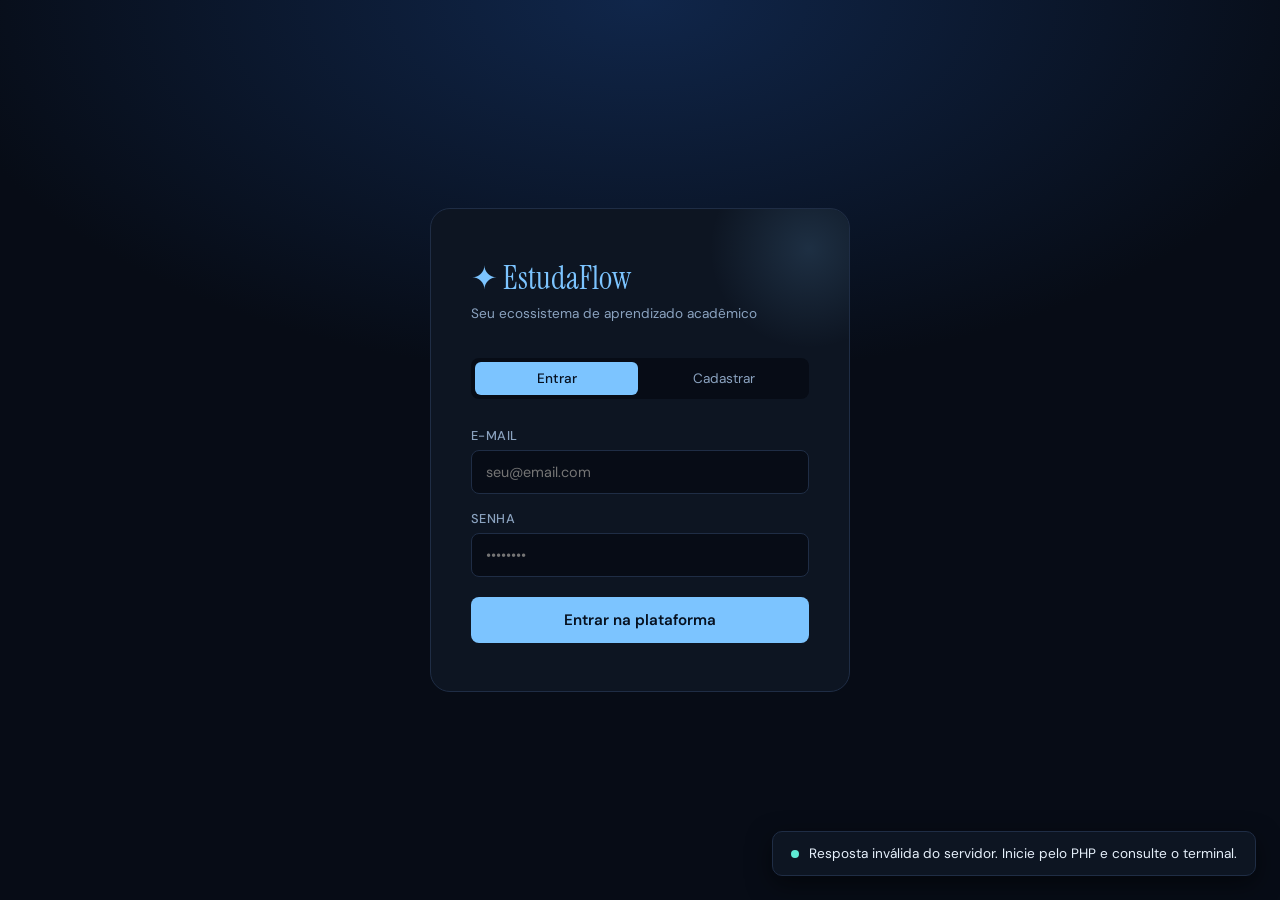
==== estudaflow-php/public/index.html @ 47dc763b "primeiro commit" ====
<!DOCTYPE html>
<html lang="pt-BR">
<head>
<meta charset="UTF-8">
<meta name="viewport" content="width=device-width, initial-scale=1.0">
<title>EstudaFlow — Gestão Acadêmica</title>
<link href="https://fonts.googleapis.com/css2?family=Instrument+Serif:ital@0;1&family=DM+Sans:wght@300;400;500;600&display=swap" rel="stylesheet">
<link rel="stylesheet" href="css/style.css">
</head>
<body>

<!-- ÍCONES (sprite SVG minimalista). Uso: <svg class="icon"><use href="#i-nome"/></svg> -->
<svg xmlns="http://www.w3.org/2000/svg" width="0" height="0" style="position:absolute" aria-hidden="true">
  <symbol id="i-grid" viewBox="0 0 24 24"><rect x="3" y="3" width="7" height="7" rx="1"/><rect x="14" y="3" width="7" height="7" rx="1"/><rect x="14" y="14" width="7" height="7" rx="1"/><rect x="3" y="14" width="7" height="7" rx="1"/></symbol>
  <symbol id="i-pencil" viewBox="0 0 24 24"><path d="M12 20h9"/><path d="M16.5 3.5a2.12 2.12 0 0 1 3 3L7 19l-4 1 1-4Z"/></symbol>
  <symbol id="i-target" viewBox="0 0 24 24"><circle cx="12" cy="12" r="10"/><circle cx="12" cy="12" r="6"/><circle cx="12" cy="12" r="2"/></symbol>
  <symbol id="i-calendar" viewBox="0 0 24 24"><rect x="3" y="4" width="18" height="18" rx="2"/><path d="M16 2v4M8 2v4M3 10h18"/></symbol>
  <symbol id="i-folder" viewBox="0 0 24 24"><path d="M20 20a2 2 0 0 0 2-2V8a2 2 0 0 0-2-2h-7.9a2 2 0 0 1-1.69-.9L9.6 3.9A2 2 0 0 0 7.93 3H4a2 2 0 0 0-2 2v13a2 2 0 0 0 2 2Z"/></symbol>
  <symbol id="i-book" viewBox="0 0 24 24"><path d="M4 19.5v-15A2.5 2.5 0 0 1 6.5 2H20v20H6.5a2.5 2.5 0 0 1 0-5H20"/></symbol>
  <symbol id="i-file" viewBox="0 0 24 24"><path d="M14.5 2H6a2 2 0 0 0-2 2v16a2 2 0 0 0 2 2h12a2 2 0 0 0 2-2V7.5L14.5 2z"/><polyline points="14 2 14 8 20 8"/><line x1="16" y1="13" x2="8" y2="13"/><line x1="16" y1="17" x2="8" y2="17"/></symbol>
  <symbol id="i-network" viewBox="0 0 24 24"><rect x="16" y="16" width="6" height="6" rx="1"/><rect x="2" y="16" width="6" height="6" rx="1"/><rect x="9" y="2" width="6" height="6" rx="1"/><path d="M5 16v-3a1 1 0 0 1 1-1h12a1 1 0 0 1 1 1v3"/><path d="M12 12V8"/></symbol>
  <symbol id="i-table" viewBox="0 0 24 24"><rect x="3" y="3" width="18" height="18" rx="2"/><path d="M3 9h18M3 15h18M9 3v18"/></symbol>
  <symbol id="i-text" viewBox="0 0 24 24"><path d="M17 10H3M21 6H3M21 14H3M17 18H3"/></symbol>
  <symbol id="i-presentation" viewBox="0 0 24 24"><path d="M2 3h20"/><path d="M21 3v11a2 2 0 0 1-2 2H5a2 2 0 0 1-2-2V3"/><path d="m7 21 5-5 5 5"/></symbol>
  <symbol id="i-zap" viewBox="0 0 24 24"><polygon points="13 2 3 14 12 14 11 22 21 10 12 10 13 2"/></symbol>
</svg>

<!-- AUTH SCREEN -->
<div id="auth-screen">
  <div class="auth-card">
    <div class="auth-logo">✦ EstudaFlow</div>
    <div class="auth-tagline">Seu ecossistema de aprendizado acadêmico</div>
    <div class="auth-tabs">
      <div class="auth-tab active" onclick="switchAuthTab('login')">Entrar</div>
      <div class="auth-tab" onclick="switchAuthTab('register')">Cadastrar</div>
    </div>
    <div id="login-form">
      <div class="form-group"><label>E-mail</label><input type="email" id="login-email" placeholder="seu@email.com" /></div>
      <div class="form-group"><label>Senha</label><input type="password" id="login-pass" placeholder="••••••••" /></div>
      <button class="btn-primary" onclick="doLogin()">Entrar na plataforma</button>
    </div>
    <div id="register-form" style="display:none">
      <div class="form-group"><label>Nome completo</label><input type="text" id="reg-name" placeholder="Seu nome" /></div>
      <div class="form-group"><label>E-mail</label><input type="email" id="reg-email" placeholder="seu@email.com" /></div>
      <div class="form-group"><label>Curso</label><input type="text" id="reg-curso" placeholder="Ex: Ciência da Computação" /></div>
      <div class="form-group"><label>Senha</label><input type="password" id="reg-pass" placeholder="Min. 6 caracteres" /></div>
      <button class="btn-primary" onclick="doRegister()">Criar conta gratuita</button>
    </div>
  </div>
</div>

<!-- MAIN APP -->
<div id="app">
  <div class="sidebar">
    <div class="sidebar-logo">
      <span>✦ EstudaFlow</span>
      <small>Plataforma Acadêmica</small>
    </div>
    <nav class="sidebar-nav">
      <div class="nav-item active" onclick="goPage('dashboard')"><span class="nav-icon"><svg class="icon"><use href="#i-grid"/></svg></span> Dashboard</div>
      <div class="nav-item" onclick="goPage('ferramentas')"><span class="nav-icon"><svg class="icon"><use href="#i-pencil"/></svg></span> Criar Conteúdo</div>
      <div class="nav-item" onclick="goPage('metas')"><span class="nav-icon"><svg class="icon"><use href="#i-target"/></svg></span> Metas</div>
      <div class="nav-item" onclick="goPage('cronograma')"><span class="nav-icon"><svg class="icon"><use href="#i-calendar"/></svg></span> Cronograma</div>
      <div class="nav-item" onclick="goPage('arquivos')"><span class="nav-icon"><svg class="icon"><use href="#i-folder"/></svg></span> Arquivos</div>
      <div class="nav-item" onclick="goPage('biblioteca')"><span class="nav-icon"><svg class="icon"><use href="#i-book"/></svg></span> Biblioteca</div>
    </nav>
    <div class="sidebar-footer">
      <div class="user-chip" onclick="doLogout()">
        <div class="avatar" id="sidebar-avatar">A</div>
        <div>
          <div class="user-name" id="sidebar-name">Estudante</div>
          <div class="user-role">Sair da conta</div>
        </div>
      </div>
    </div>
  </div>

  <main class="main">

    <!-- DASHBOARD -->
    <div class="page active" id="page-dashboard">
      <div class="page-header">
        <div class="page-title">Olá, <span id="dash-name">Estudante</span></div>
        <div class="page-sub">Aqui está um resumo do seu progresso hoje</div>
      </div>
      <div class="grid-4" style="margin-bottom:20px">
        <div class="stat-card blue"><div class="stat-icon"><svg class="icon"><use href="#i-file"/></svg></div><div class="stat-value" id="dash-docs">0</div><div class="stat-label">Documentos criados</div></div>
        <div class="stat-card purple"><div class="stat-icon"><svg class="icon"><use href="#i-target"/></svg></div><div class="stat-value" id="dash-metas">0/0</div><div class="stat-label">Metas concluídas</div></div>
        <div class="stat-card green"><div class="stat-icon"><svg class="icon"><use href="#i-calendar"/></svg></div><div class="stat-value" id="dash-eventos">0</div><div class="stat-label">Eventos esta semana</div></div>
        <div class="stat-card yellow"><div class="stat-icon"><svg class="icon"><use href="#i-book"/></svg></div><div class="stat-value" id="dash-livros">0</div><div class="stat-label">Livros na biblioteca</div></div>
      </div>
      <div class="grid-2">
        <div class="card">
          <div class="section-title">Progresso das Metas</div>
          <div id="dash-progress"></div>
        </div>
        <div class="card">
          <div class="section-title">Atividade Recente</div>
          <div id="dash-activity"></div>
        </div>
      </div>
      <div class="card mt-16">
        <div class="section-title" style="margin-bottom:16px">Acesso Rápido</div>
        <div class="flex gap-8" style="flex-wrap:wrap">
          <button class="btn-sm" onclick="goPage('ferramentas')"><svg class="icon"><use href="#i-pencil"/></svg>Novo documento</button>
          <button class="btn-sm" onclick="openModal('modal-meta')"><svg class="icon"><use href="#i-target"/></svg>Nova meta</button>
          <button class="btn-sm" onclick="openModal('modal-evento')"><svg class="icon"><use href="#i-calendar"/></svg>Novo evento</button>
          <button class="btn-sm" onclick="goPage('biblioteca')"><svg class="icon"><use href="#i-book"/></svg>Explorar biblioteca</button>
        </div>
      </div>
    </div>

    <!-- FERRAMENTAS -->
    <div class="page" id="page-ferramentas">
      <div class="page-header">
        <div class="page-title">Criar Conteúdo</div>
        <div class="page-sub">Selecione o tipo de material que deseja criar</div>
      </div>
      <div class="grid-4">
        <div class="tool-card" onclick="openTool('mapa')">
          <div class="tool-icon"><svg class="icon"><use href="#i-network"/></svg></div>
          <div class="tool-name">Mapa Mental</div>
          <div class="tool-desc">Organize ideias visualmente com nós e conexões</div>
        </div>
        <div class="tool-card" onclick="openTool('planilha')">
          <div class="tool-icon"><svg class="icon"><use href="#i-table"/></svg></div>
          <div class="tool-name">Planilha</div>
          <div class="tool-desc">Tabelas, notas e cálculos organizados</div>
        </div>
        <div class="tool-card" onclick="openTool('documento')">
          <div class="tool-icon"><svg class="icon"><use href="#i-text"/></svg></div>
          <div class="tool-name">Documento</div>
          <div class="tool-desc">Escreva relatórios, resumos e anotações</div>
        </div>
        <div class="tool-card" onclick="openTool('apresentacao')">
          <div class="tool-icon"><svg class="icon"><use href="#i-presentation"/></svg></div>
          <div class="tool-name">Apresentação</div>
          <div class="tool-desc">Crie slides e apresentações acadêmicas</div>
        </div>
      </div>
      <div id="tool-area" style="margin-top:24px"></div>
    </div>

    <!-- METAS -->
    <div class="page" id="page-metas">
      <div class="page-header flex-center" style="justify-content:space-between">
        <div>
          <div class="page-title">Metas de Estudo</div>
          <div class="page-sub">Acompanhe seus objetivos acadêmicos</div>
        </div>
        <button class="btn-add" onclick="openModal('modal-meta')">+ Nova Meta</button>
      </div>
      <div class="flex gap-8" style="margin-bottom:20px">
        <button class="mm-btn active" onclick="filterMetas('todas',this)">Todas</button>
        <button class="mm-btn" onclick="filterMetas('pendente',this)">Pendentes</button>
        <button class="mm-btn" onclick="filterMetas('concluida',this)">Concluídas</button>
        <button class="mm-btn" onclick="filterMetas('urgente',this)">Urgentes</button>
      </div>
      <div id="metas-list"></div>
    </div>

    <!-- CRONOGRAMA -->
    <div class="page" id="page-cronograma">
      <div class="page-header flex-center" style="justify-content:space-between">
        <div>
          <div class="page-title">Cronograma Semanal</div>
          <div class="page-sub">Semana de <span id="semana-label">—</span></div>
        </div>
        <div class="flex gap-8">
          <button class="btn-sm" onclick="semanaNav(-1)">← Anterior</button>
          <button class="btn-sm" onclick="semanaNav(0)">Hoje</button>
          <button class="btn-sm" onclick="semanaNav(1)">Próxima →</button>
          <button class="btn-add" onclick="openModal('modal-evento')">+ Evento</button>
        </div>
      </div>
      <div class="week-grid" id="week-grid"></div>
      <div id="cron-empty" class="empty-state" style="display:none"><div class="empty-icon"><svg class="icon"><use href="#i-calendar"/></svg></div><div>Nenhum evento no cronograma</div><button class="btn-sm" onclick="openModal('modal-evento')">Adicionar primeiro evento</button></div>
    </div>

    <!-- ARQUIVOS -->
    <div class="page" id="page-arquivos">
      <div class="page-header">
        <div class="page-title">Gestão de Arquivos</div>
        <div class="page-sub">Todos os seus materiais em um só lugar</div>
      </div>
      <div style="margin-bottom:20px">
        <div class="section-title">Pastas</div>
        <div class="folder-row"><svg class="icon"><use href="#i-folder"/></svg><span style="font-size:.88rem;font-weight:500">Mapas Mentais</span><span id="folder-mapa" style="margin-left:auto;font-size:.78rem;color:var(--text3)">0 itens</span></div>
        <div class="folder-row"><svg class="icon"><use href="#i-folder"/></svg><span style="font-size:.88rem;font-weight:500">Documentos</span><span id="folder-documento" style="margin-left:auto;font-size:.78rem;color:var(--text3)">0 itens</span></div>
        <div class="folder-row"><svg class="icon"><use href="#i-folder"/></svg><span style="font-size:.88rem;font-weight:500">Planilhas</span><span id="folder-planilha" style="margin-left:auto;font-size:.78rem;color:var(--text3)">0 itens</span></div>
        <div class="folder-row"><svg class="icon"><use href="#i-folder"/></svg><span style="font-size:.88rem;font-weight:500">Apresentações</span><span id="folder-apresentacao" style="margin-left:auto;font-size:.78rem;color:var(--text3)">0 itens</span></div>
      </div>
      <div>
        <div class="section-title">Arquivos Recentes</div>
        <div class="file-grid" id="files-grid"></div>
      </div>
    </div>

    <!-- BIBLIOTECA -->
    <div class="page" id="page-biblioteca">
      <div class="page-header">
        <div class="page-title">Biblioteca Virtual</div>
        <div class="page-sub">Explore e pesquise materiais acadêmicos <span class="coming-soon"><svg class="icon"><use href="#i-zap"/></svg> Em expansão</span></div>
      </div>
      <div class="search-bar">
        <input class="search-input" id="bib-search" placeholder="Pesquisar livros, apostilas, artigos..." onkeydown="if(event.key==='Enter')buscarLivros()" />
        <button class="btn-search" onclick="buscarLivros()">Buscar</button>
      </div>
      <div class="flex gap-8" style="margin-bottom:20px;flex-wrap:wrap">
        <button class="mm-btn active" onclick="filterBib('todos',this)">Todos</button>
        <button class="mm-btn" onclick="filterBib('matematica',this)">Matemática</button>
        <button class="mm-btn" onclick="filterBib('computacao',this)">Computação</button>
        <button class="mm-btn" onclick="filterBib('fisica',this)">Física</button>
        <button class="mm-btn" onclick="filterBib('linguagens',this)">Linguagens</button>
      </div>
      <div class="flex gap-8" style="margin-bottom:16px"><button class="btn-add" onclick="openModal('modal-livro')">+ Cadastrar livro</button><button class="btn-sm" onclick="filterBib('lista',this)">Minha lista de leitura</button></div>
      <div id="books-list"></div>
    </div>

  </main>
</div>

<!-- MODALS -->
<div class="modal-overlay" id="modal-meta">
  <div class="modal">
    <div class="modal-header">
      <div class="modal-title">Nova Meta</div>
      <button class="modal-close" onclick="closeModal('modal-meta')">✕</button>
    </div>
    <div class="form-group"><label>Nome da Meta</label><input type="text" id="meta-nome" placeholder="Ex: Estudar Cálculo III" /></div>
    <div class="form-group"><label>Disciplina / Área</label><input type="text" id="meta-disciplina" placeholder="Ex: Matemática" /></div>
    <div class="form-group"><label>Prazo</label><input type="date" id="meta-prazo" /></div>
    <div class="form-group"><label>Prioridade</label>
      <select id="meta-prioridade"><option value="normal">Normal</option><option value="urgente">Urgente</option><option value="baixa">Baixa</option></select>
    </div>
    <button class="btn-primary" onclick="addMeta()">Criar Meta</button>
  </div>
</div>

<div class="modal-overlay" id="modal-evento">
  <div class="modal">
    <div class="modal-header">
      <div class="modal-title">Novo Evento</div>
      <button class="modal-close" onclick="closeModal('modal-evento')">✕</button>
    </div>
    <div class="form-group"><label>Título</label><input type="text" id="ev-titulo" placeholder="Ex: Prova de Algoritmos" /></div>
    <div class="form-group"><label>Data</label><input type="date" id="ev-data" /></div>
    <div class="form-group"><label>Horário</label><input type="time" id="ev-hora" /></div>
    <div class="form-group"><label>Tipo</label>
      <select id="ev-tipo"><option value="blue">Aula</option><option value="purple">Prova</option><option value="green">Entrega</option><option value="yellow">Estudo</option></select>
    </div>
    <button class="btn-primary" onclick="addEvento()">Adicionar ao Cronograma</button>
  </div>
</div>

<div class="modal-overlay" id="modal-tool">
  <div class="modal" style="width:700px;max-width:95vw">
    <div class="modal-header">
      <div class="modal-title" id="tool-modal-title">Ferramenta</div>
      <button class="modal-close" onclick="closeModal('modal-tool')">✕</button>
    </div>
    <div id="tool-modal-body"></div>
  </div>
</div>

<div class="modal-overlay" id="modal-livro"><div class="modal">
  <div class="modal-header"><div class="modal-title">Cadastrar livro no catálogo compartilhado</div><button class="modal-close" onclick="closeModal('modal-livro')">Fechar</button></div>
  <div class="form-group"><label>Título</label><input id="livro-titulo" maxlength="200"></div>
  <div class="form-group"><label>Autor</label><input id="livro-autor" maxlength="200"></div>
  <div class="form-group"><label>Área</label><select id="livro-area"><option value="matematica">Matemática</option><option value="computacao">Computação</option><option value="fisica">Física</option><option value="linguagens">Linguagens</option></select></div>
  <div class="form-group"><label>Tags separadas por vírgula</label><input id="livro-tags" placeholder="programação, algoritmos"></div>
  <button class="btn-primary" onclick="addBook()">Salvar no catálogo</button>
</div></div>
<div class="toast" id="toast"><div class="toast-dot"></div><span id="toast-msg">Salvo!</span></div>

<!-- SCRIPTS (ordem importa: state primeiro, main por último; animations.js depois de tudo) -->
<script src="js/state.js"></script>
<script src="js/navigation.js"></script>
<script src="js/api.js"></script>
<script src="js/auth.js"></script>
<script src="js/tools.js"></script>
<script src="js/mindmap.js"></script>
<script src="js/planilha.js"></script>
<script src="js/apresentacao.js"></script>
<script src="js/metas.js"></script>
<script src="js/cronograma.js"></script>
<script src="js/arquivos.js"></script>
<script src="js/biblioteca.js"></script>
<script src="js/dashboard.js"></script>
<script src="js/integration.js"></script>
<script src="js/main.js"></script>
<script src="js/animations.js"></script>
</body>
</html>
---- estudaflow-php/public/css/style.css ----
:root {
  --bg: #070c16;
  --surface: #0d1522;
  --surface2: #131e30;
  --border: #1f2d45;
  --accent: #7cc4ff;      /* azul claro */
  --accent2: #4a9be0;     /* azul médio */
  --accent3: #5eead4;     /* turquesa (sucesso) */
  --accent4: #f59e0b;     /* âmbar (alerta) */
  --on-accent: #06101f;   /* texto sobre fundo azul claro */
  --text: #e6f0fb;
  --text2: #8ba3c0;
  --text3: #546a88;
  --danger: #f87171;
  --r: 12px;
}
* { box-sizing: border-box; margin: 0; padding: 0; }
body { font-family: 'DM Sans', sans-serif; background: var(--bg); color: var(--text); min-height: 100vh; overflow-x: hidden; }

/* ÍCONES MINIMALISTAS (SVG de traço, herdam a cor do texto) */
.icon { width: 1em; height: 1em; stroke: currentColor; fill: none; stroke-width: 1.75; stroke-linecap: round; stroke-linejoin: round; vertical-align: -0.125em; }
.nav-icon .icon { width: 18px; height: 18px; }
.stat-icon .icon { width: 24px; height: 24px; color: var(--accent); }
.tool-icon .icon { width: 24px; height: 24px; }
.file-icon-big .icon { width: 28px; height: 28px; color: var(--accent); }
.empty-icon .icon { width: 28px; height: 28px; }

/* Emojis que o JS ainda gera (arquivos, livros, atividades) ficam em cinza até trocarmos por SVG */
.file-icon-big, .book-cover, .empty-icon, .activity-text, .meta-name, .meta-detail, .book-title {
  filter: grayscale(1);
}

/* AUTH */
#auth-screen {
  min-height: 100vh; display: flex; align-items: center; justify-content: center;
  background: radial-gradient(ellipse 80% 60% at 50% 0%, #10264a 0%, var(--bg) 70%);
}
.auth-card {
  width: 420px; background: var(--surface); border: 1px solid var(--border);
  border-radius: 20px; padding: 48px 40px; position: relative; overflow: hidden;
}
.auth-card::before {
  content: ''; position: absolute; top: -60px; right: -60px;
  width: 200px; height: 200px; border-radius: 50%;
  background: radial-gradient(circle, rgba(124,196,255,0.15) 0%, transparent 70%);
}
.auth-logo { font-family: 'Instrument Serif', serif; font-size: 2rem; color: var(--accent); margin-bottom: 6px; }
.auth-tagline { color: var(--text2); font-size: .85rem; margin-bottom: 36px; }
.auth-tabs { display: flex; gap: 4px; background: var(--bg); border-radius: 8px; padding: 4px; margin-bottom: 28px; }
.auth-tab { flex: 1; padding: 8px; text-align: center; border-radius: 6px; cursor: pointer; font-size: .85rem; color: var(--text2); transition: all .2s; }
.auth-tab.active { background: var(--accent); color: var(--on-accent); font-weight: 500; }
.form-group { margin-bottom: 16px; }
.form-group label { display: block; font-size: .8rem; color: var(--text2); margin-bottom: 6px; font-weight: 500; letter-spacing: .03em; text-transform: uppercase; }
.form-group input {
  width: 100%; background: var(--bg); border: 1px solid var(--border); border-radius: 8px;
  padding: 12px 14px; color: var(--text); font-family: 'DM Sans', sans-serif; font-size: .9rem;
  transition: border-color .2s; outline: none;
}
.form-group input:focus { border-color: var(--accent); }
.btn-primary {
  width: 100%; padding: 13px; background: var(--accent); color: var(--on-accent); border: none;
  border-radius: 8px; font-family: 'DM Sans', sans-serif; font-size: .95rem; font-weight: 600;
  cursor: pointer; transition: opacity .2s; margin-top: 4px;
}
.btn-primary:hover { opacity: .88; }

/* MAIN APP */
#app { display: none; min-height: 100vh; }

/* SIDEBAR */
.sidebar {
  position: fixed; left: 0; top: 0; bottom: 0; width: 230px;
  background: var(--surface); border-right: 1px solid var(--border);
  display: flex; flex-direction: column; z-index: 100;
}
.sidebar-logo { padding: 24px 20px 20px; border-bottom: 1px solid var(--border); }
.sidebar-logo span { font-family: 'Instrument Serif', serif; font-size: 1.5rem; color: var(--accent); }
.sidebar-logo small { display: block; font-size: .7rem; color: var(--text3); margin-top: 2px; }
.sidebar-nav { flex: 1; padding: 16px 12px; display: flex; flex-direction: column; gap: 2px; }
.nav-item {
  display: flex; align-items: center; gap: 11px; padding: 10px 12px;
  border-radius: 8px; cursor: pointer; color: var(--text2); font-size: .88rem;
  transition: all .15s; user-select: none;
}
.nav-item:hover { background: var(--surface2); color: var(--text); }
.nav-item.active { background: rgba(124,196,255,.14); color: var(--accent); font-weight: 500; }
.nav-icon { font-size: 1.1rem; width: 20px; text-align: center; display: flex; align-items: center; justify-content: center; }
.sidebar-footer { padding: 16px 12px; border-top: 1px solid var(--border); }
.user-chip {
  display: flex; align-items: center; gap: 10px; padding: 10px 12px;
  border-radius: 8px; cursor: pointer; transition: background .15s;
}
.user-chip:hover { background: var(--surface2); }
.avatar { width: 32px; height: 32px; border-radius: 50%; background: linear-gradient(135deg, var(--accent), var(--accent2)); display: flex; align-items: center; justify-content: center; font-size: .85rem; font-weight: 600; color: var(--on-accent); flex-shrink: 0; }
.user-name { font-size: .85rem; font-weight: 500; }
.user-role { font-size: .72rem; color: var(--text3); }

/* MAIN CONTENT */
.main { margin-left: 230px; padding: 32px; min-height: 100vh; }
.page { display: none; }
.page.active { display: block; }
.page-header { margin-bottom: 28px; }
.page-title { font-family: 'Instrument Serif', serif; font-size: 1.9rem; }
.page-sub { color: var(--text2); font-size: .88rem; margin-top: 4px; }

/* CARDS */
.card { background: var(--surface); border: 1px solid var(--border); border-radius: var(--r); padding: 20px; }
.grid-2 { display: grid; grid-template-columns: 1fr 1fr; gap: 16px; }
.grid-3 { display: grid; grid-template-columns: repeat(3,1fr); gap: 16px; }
.grid-4 { display: grid; grid-template-columns: repeat(4,1fr); gap: 14px; }

/* DASHBOARD */
.stat-card { background: var(--surface); border: 1px solid var(--border); border-radius: var(--r); padding: 20px; position: relative; overflow: hidden; }
.stat-card .stat-icon { font-size: 1.6rem; margin-bottom: 12px; }
.stat-card .stat-value { font-size: 1.8rem; font-weight: 600; font-family: 'Instrument Serif', serif; }
.stat-card .stat-label { color: var(--text2); font-size: .8rem; margin-top: 2px; }
.stat-card::after { content: ''; position: absolute; bottom: -20px; right: -20px; width: 80px; height: 80px; border-radius: 50%; opacity: .08; }
.stat-card.blue::after { background: var(--accent); }
.stat-card.purple::after { background: var(--accent2); }
.stat-card.green::after { background: var(--accent3); }
.stat-card.yellow::after { background: var(--accent4); }

.progress-bar { height: 6px; background: var(--border); border-radius: 3px; overflow: hidden; margin-top: 6px; }
.progress-fill { height: 100%; border-radius: 3px; background: var(--accent); transition: width .5s ease; }

.activity-item { display: flex; align-items: center; gap: 12px; padding: 10px 0; border-bottom: 1px solid var(--border); }
.activity-item:last-child { border-bottom: none; }
.activity-dot { width: 8px; height: 8px; border-radius: 50%; flex-shrink: 0; }
.activity-text { font-size: .85rem; flex: 1; }
.activity-time { font-size: .75rem; color: var(--text3); }

/* TOOLS GRID */
.tool-card {
  background: var(--surface); border: 1px solid var(--border); border-radius: var(--r);
  padding: 24px 20px; cursor: pointer; transition: all .2s; text-align: center;
  display: flex; flex-direction: column; align-items: center; gap: 12px;
}
.tool-card:hover { border-color: var(--accent); transform: translateY(-2px); box-shadow: 0 8px 24px rgba(124,196,255,.1); }
.tool-icon { font-size: 2rem; width: 52px; height: 52px; border-radius: 12px; display: flex; align-items: center; justify-content: center; color: var(--accent); background: var(--surface2); }
.tool-name { font-weight: 500; font-size: .9rem; }
.tool-desc { font-size: .78rem; color: var(--text2); line-height: 1.4; }

/* MODAL */
.modal-overlay {
  position: fixed; inset: 0; background: rgba(2,6,14,.75); z-index: 200;
  display: flex; align-items: center; justify-content: center; opacity: 0;
  pointer-events: none; transition: opacity .2s; backdrop-filter: blur(4px);
}
.modal-overlay.open { opacity: 1; pointer-events: all; }
.modal {
  background: var(--surface); border: 1px solid var(--border); border-radius: 16px;
  width: 560px; max-height: 85vh; overflow-y: auto; padding: 28px;
  opacity: 0; transform: translateY(14px) scale(.97);
  transition: transform .3s cubic-bezier(.2,.7,.2,1), opacity .2s;
}
.modal-overlay.open .modal { opacity: 1; transform: none; }
.modal-header { display: flex; justify-content: space-between; align-items: center; margin-bottom: 20px; }
.modal-title { font-family: 'Instrument Serif', serif; font-size: 1.4rem; }
.modal-close { width: 30px; height: 30px; border-radius: 6px; background: var(--surface2); border: none; color: var(--text2); cursor: pointer; font-size: 1rem; display: flex; align-items: center; justify-content: center; }
.modal-close:hover { color: var(--text); }

/* MAPA MENTAL */
#mindmap-canvas { width: 100%; height: 420px; background: var(--bg); border-radius: 10px; border: 1px solid var(--border); cursor: crosshair; }
.mm-toolbar { display: flex; gap: 8px; margin-bottom: 12px; flex-wrap: wrap; }
.mm-btn { padding: 7px 14px; border-radius: 7px; border: 1px solid var(--border); background: var(--surface2); color: var(--text); font-family: 'DM Sans', sans-serif; font-size: .8rem; cursor: pointer; transition: all .15s; }
.mm-btn:hover { border-color: var(--accent); color: var(--accent); }
.mm-btn.active { background: var(--accent); border-color: var(--accent); color: var(--on-accent); }

/* METAS */
.meta-item {
  background: var(--surface); border: 1px solid var(--border); border-radius: 10px;
  padding: 16px; display: flex; align-items: center; gap: 14px; margin-bottom: 10px;
  transition: border-color .15s;
}
.meta-item:hover { border-color: var(--border); }
.meta-check { width: 20px; height: 20px; border-radius: 50%; border: 2px solid var(--border); cursor: pointer; flex-shrink: 0; display: flex; align-items: center; justify-content: center; transition: all .2s; }
.meta-check.done { background: var(--accent3); border-color: var(--accent3); color: var(--on-accent); }
.meta-info { flex: 1; }
.meta-name { font-size: .9rem; font-weight: 500; }
.meta-name.done { text-decoration: line-through; color: var(--text3); }
.meta-detail { font-size: .78rem; color: var(--text2); margin-top: 3px; }
.meta-badge { padding: 3px 10px; border-radius: 20px; font-size: .72rem; font-weight: 500; }
.badge-blue { background: rgba(124,196,255,.15); color: var(--accent); }
.badge-green { background: rgba(94,234,212,.15); color: var(--accent3); }
.badge-yellow { background: rgba(245,158,11,.15); color: var(--accent4); }
.badge-red { background: rgba(248,113,113,.15); color: var(--danger); }

/* CRONOGRAMA */
.week-grid { display: grid; grid-template-columns: repeat(7, 1fr); gap: 8px; margin-bottom: 20px; }
.day-col { background: var(--surface); border: 1px solid var(--border); border-radius: 10px; padding: 12px 8px; min-height: 160px; }
.day-header { font-size: .78rem; font-weight: 600; color: var(--text2); text-align: center; margin-bottom: 8px; text-transform: uppercase; letter-spacing: .05em; }
.day-number { font-size: 1.1rem; font-weight: 600; text-align: center; margin-bottom: 10px; }
.day-number.today { background: var(--accent); color: var(--on-accent); width: 30px; height: 30px; border-radius: 50%; display: flex; align-items: center; justify-content: center; margin: 0 auto 10px; font-size: .9rem; }
.event-chip { padding: 4px 8px; border-radius: 5px; font-size: .72rem; margin-bottom: 4px; cursor: pointer; transition: opacity .15s; line-height: 1.3; }
.event-chip:hover { opacity: .8; }
.chip-blue { background: rgba(124,196,255,.2); color: var(--accent); }
.chip-purple { background: rgba(74,155,224,.22); color: #8fc0f0; }
.chip-green { background: rgba(94,234,212,.2); color: var(--accent3); }
.chip-yellow { background: rgba(245,158,11,.2); color: var(--accent4); }

/* ARQUIVOS */
.file-grid { display: grid; grid-template-columns: repeat(4,1fr); gap: 12px; }
.file-card { background: var(--surface); border: 1px solid var(--border); border-radius: 10px; padding: 16px 14px; cursor: pointer; transition: all .2s; }
.file-card:hover { border-color: var(--accent); }
.file-icon-big { font-size: 2rem; margin-bottom: 10px; }
.file-name { font-size: .85rem; font-weight: 500; white-space: nowrap; overflow: hidden; text-overflow: ellipsis; }
.file-meta { font-size: .75rem; color: var(--text3); margin-top: 4px; }
.folder-row { display: flex; align-items: center; gap: 12px; padding: 10px 14px; background: var(--surface); border: 1px solid var(--border); border-radius: 8px; cursor: pointer; margin-bottom: 8px; transition: border-color .15s; }
.folder-row:hover { border-color: var(--accent); }

/* BIBLIOTECA */
.book-card { background: var(--surface); border: 1px solid var(--border); border-radius: 10px; padding: 16px; display: flex; gap: 14px; cursor: pointer; transition: border-color .15s; margin-bottom: 12px; }
.book-card:hover { border-color: var(--accent); }
.book-cover { width: 52px; height: 72px; border-radius: 5px; flex-shrink: 0; display: flex; align-items: center; justify-content: center; font-size: 1.4rem; color: var(--accent); background: var(--surface2); }
.book-info { flex: 1; }
.book-title { font-size: .9rem; font-weight: 500; }
.book-author { font-size: .78rem; color: var(--text2); margin-top: 3px; }
.book-tags { display: flex; gap: 5px; margin-top: 8px; flex-wrap: wrap; }
.tag { padding: 2px 8px; background: var(--surface2); border-radius: 20px; font-size: .7rem; color: var(--text3); }
.search-bar { display: flex; gap: 10px; margin-bottom: 20px; }
.search-input { flex: 1; background: var(--surface); border: 1px solid var(--border); border-radius: 8px; padding: 10px 14px; color: var(--text); font-family: 'DM Sans', sans-serif; font-size: .9rem; outline: none; transition: border-color .2s; }
.search-input:focus { border-color: var(--accent); }
.btn-search { padding: 10px 20px; background: var(--accent); color: var(--on-accent); border: none; border-radius: 8px; font-family: 'DM Sans', sans-serif; cursor: pointer; font-size: .9rem; font-weight: 600; }

/* TOAST */
.toast { position: fixed; bottom: 24px; right: 24px; background: var(--surface); border: 1px solid var(--border); border-radius: 10px; padding: 13px 18px; font-size: .85rem; z-index: 999; transform: translateY(60px); opacity: 0; transition: all .3s; box-shadow: 0 8px 24px rgba(0,0,0,.5); display: flex; align-items: center; gap: 10px; }
.toast.show { transform: translateY(0); opacity: 1; }
.toast-dot { width: 8px; height: 8px; border-radius: 50%; background: var(--accent3); flex-shrink: 0; }

/* UTILS */
.flex { display: flex; }
.flex-center { display: flex; align-items: center; }
.gap-8 { gap: 8px; }
.gap-12 { gap: 12px; }
.mt-16 { margin-top: 16px; }
.mt-24 { margin-top: 24px; }
.btn-sm { padding: 7px 14px; border-radius: 7px; border: 1px solid var(--border); background: var(--surface2); color: var(--text); font-family: 'DM Sans', sans-serif; font-size: .8rem; cursor: pointer; transition: all .15s; }
.btn-sm:hover { border-color: var(--accent); color: var(--accent); }
.btn-add { padding: 9px 18px; border-radius: 8px; background: var(--accent); color: var(--on-accent); border: none; font-family: 'DM Sans', sans-serif; font-size: .85rem; font-weight: 600; cursor: pointer; transition: opacity .2s; }
.btn-add:hover { opacity: .88; }
.section-title { font-size: .8rem; font-weight: 600; color: var(--text3); text-transform: uppercase; letter-spacing: .06em; margin-bottom: 12px; }
textarea { width: 100%; background: var(--bg); border: 1px solid var(--border); border-radius: 8px; padding: 12px 14px; color: var(--text); font-family: 'DM Sans', sans-serif; font-size: .9rem; resize: vertical; outline: none; }
textarea:focus { border-color: var(--accent); }
select { background: var(--bg); border: 1px solid var(--border); border-radius: 8px; padding: 10px 14px; color: var(--text); font-family: 'DM Sans', sans-serif; font-size: .9rem; outline: none; width: 100%; }
select:focus { border-color: var(--accent); }
.coming-soon { display: inline-flex; align-items: center; gap: 5px; background: rgba(245,158,11,.1); color: var(--accent4); border-radius: 20px; padding: 3px 10px; font-size: .72rem; font-weight: 500; }

/* Estado vazio (sem conteúdo cadastrado) */
.empty-state { display: flex; flex-direction: column; align-items: center; justify-content: center; gap: 10px; text-align: center; color: var(--text3); font-size: .85rem; padding: 36px 16px; }
.empty-state .empty-icon { font-size: 1.8rem; opacity: .6; }

/* Planilha persistida: valores continuam visíveis ao redimensionar a tabela. */
#pl-table th { padding: 6px 10px; border: 1px solid var(--border); background: var(--surface2); color: #ffffff; }
#pl-table td { border: 1px solid var(--border); }
#pl-table input { border: 0; border-radius: 0; padding: 6px 8px; background: transparent; }
button:disabled { opacity: .65; cursor: wait; }

/* ============================================================
   ÍCONES (complemento)
   ============================================================ */
.btn-sm .icon, .btn-add .icon, .mm-btn .icon { margin-right: 6px; vertical-align: -2px; }
.coming-soon .icon { width: 12px; height: 12px; }
.folder-row .icon { width: 18px; height: 18px; color: var(--accent); }
.empty-state .empty-icon .icon { width: 28px; height: 28px; }

/* ============================================================
   ANIMAÇÕES
   ============================================================ */
:root { --ease: cubic-bezier(.2,.7,.2,1); }

@keyframes fadeIn   { from { opacity: 0; } to { opacity: 1; } }
@keyframes fadeUp   { from { opacity: 0; transform: translateY(8px); } to { opacity: 1; transform: none; } }
@keyframes authIn   { from { opacity: 0; transform: translateY(16px) scale(.98); } to { opacity: 1; transform: none; } }
@keyframes fillGrow { from { transform: scaleX(0); } to { transform: scaleX(1); } }

/* Entrada da tela de login (um único momento de destaque) */
#auth-screen .auth-card { animation: authIn .6s var(--ease) both; }
/* Troca entre "Entrar" e "Cadastrar" */
#login-form, #register-form { animation: fadeUp .3s var(--ease) both; }
/* Login -> app */
#app { animation: fadeIn .45s var(--ease) both; }
/* Troca de página (display none -> block reinicia a animação) */
.page.active { animation: fadeIn .3s var(--ease) both; }

/* Barras de progresso crescem ao aparecer */
.progress-fill { transform-origin: left center; animation: fillGrow .8s var(--ease) both; }

/* Indicador lateral do item ativo na sidebar */
.nav-item { position: relative; }
.nav-item::before {
  content: ''; position: absolute; left: -12px; top: 22%; bottom: 22%; width: 3px;
  border-radius: 0 3px 3px 0; background: var(--accent);
  transform: scaleY(0); transition: transform .25s var(--ease);
}
.nav-item.active::before { transform: scaleY(1); }

/* Resposta ao clique nos botões */
.btn-primary, .btn-add, .btn-search, .btn-sm, .mm-btn {
  transition: transform .12s var(--ease), opacity .2s, border-color .15s, color .15s, background .15s;
}
.btn-primary:active, .btn-add:active, .btn-search:active, .btn-sm:active, .mm-btn:active { transform: scale(.97); }
.tool-card:active, .file-card:active, .book-card:active { transform: scale(.985); }

/* Foco visível (teclado) */
:focus-visible { outline: 2px solid var(--accent); outline-offset: 2px; }
.form-group input:focus-visible, .search-input:focus-visible, textarea:focus-visible, select:focus-visible { outline: none; }

/* Respeita a preferência "reduzir movimento" do sistema */
@media (prefers-reduced-motion: reduce) {
  *, *::before, *::after {
    animation-duration: .01ms !important; animation-iteration-count: 1 !important;
    transition-duration: .01ms !important;
  }
}
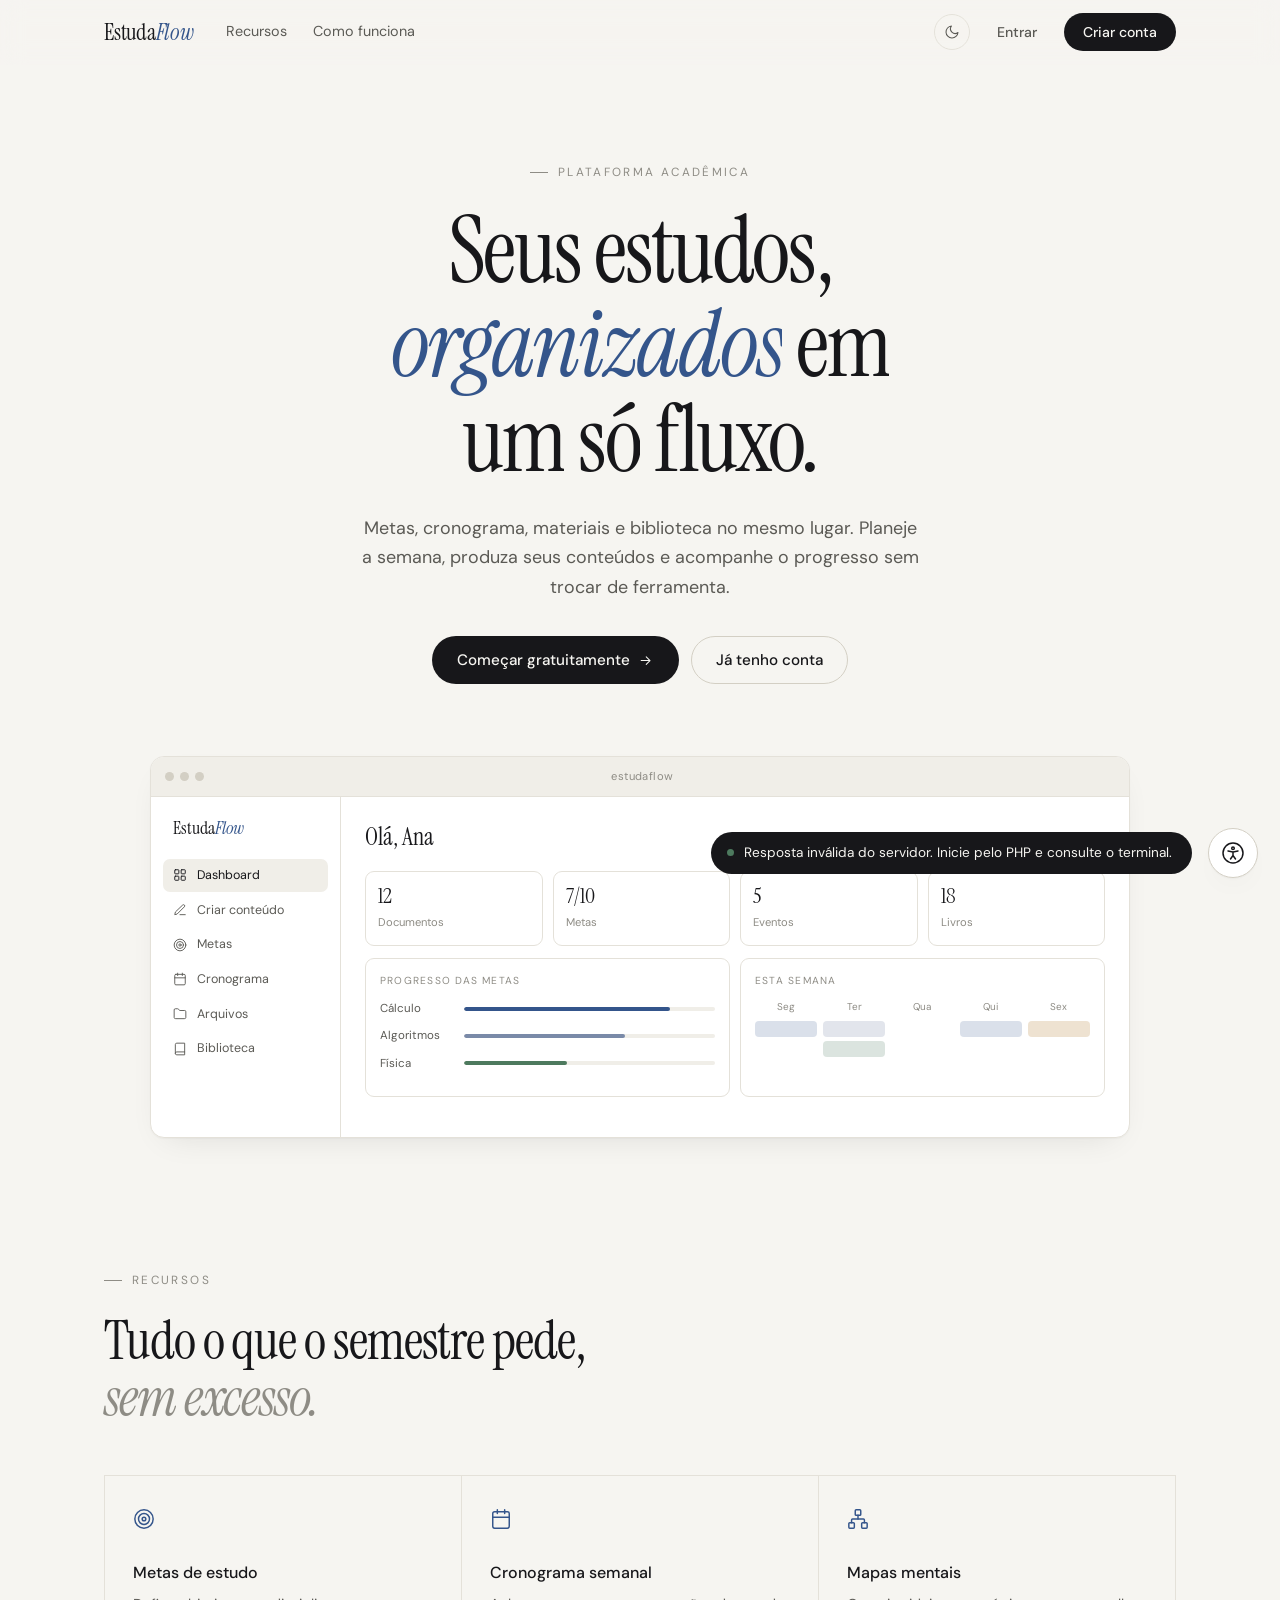
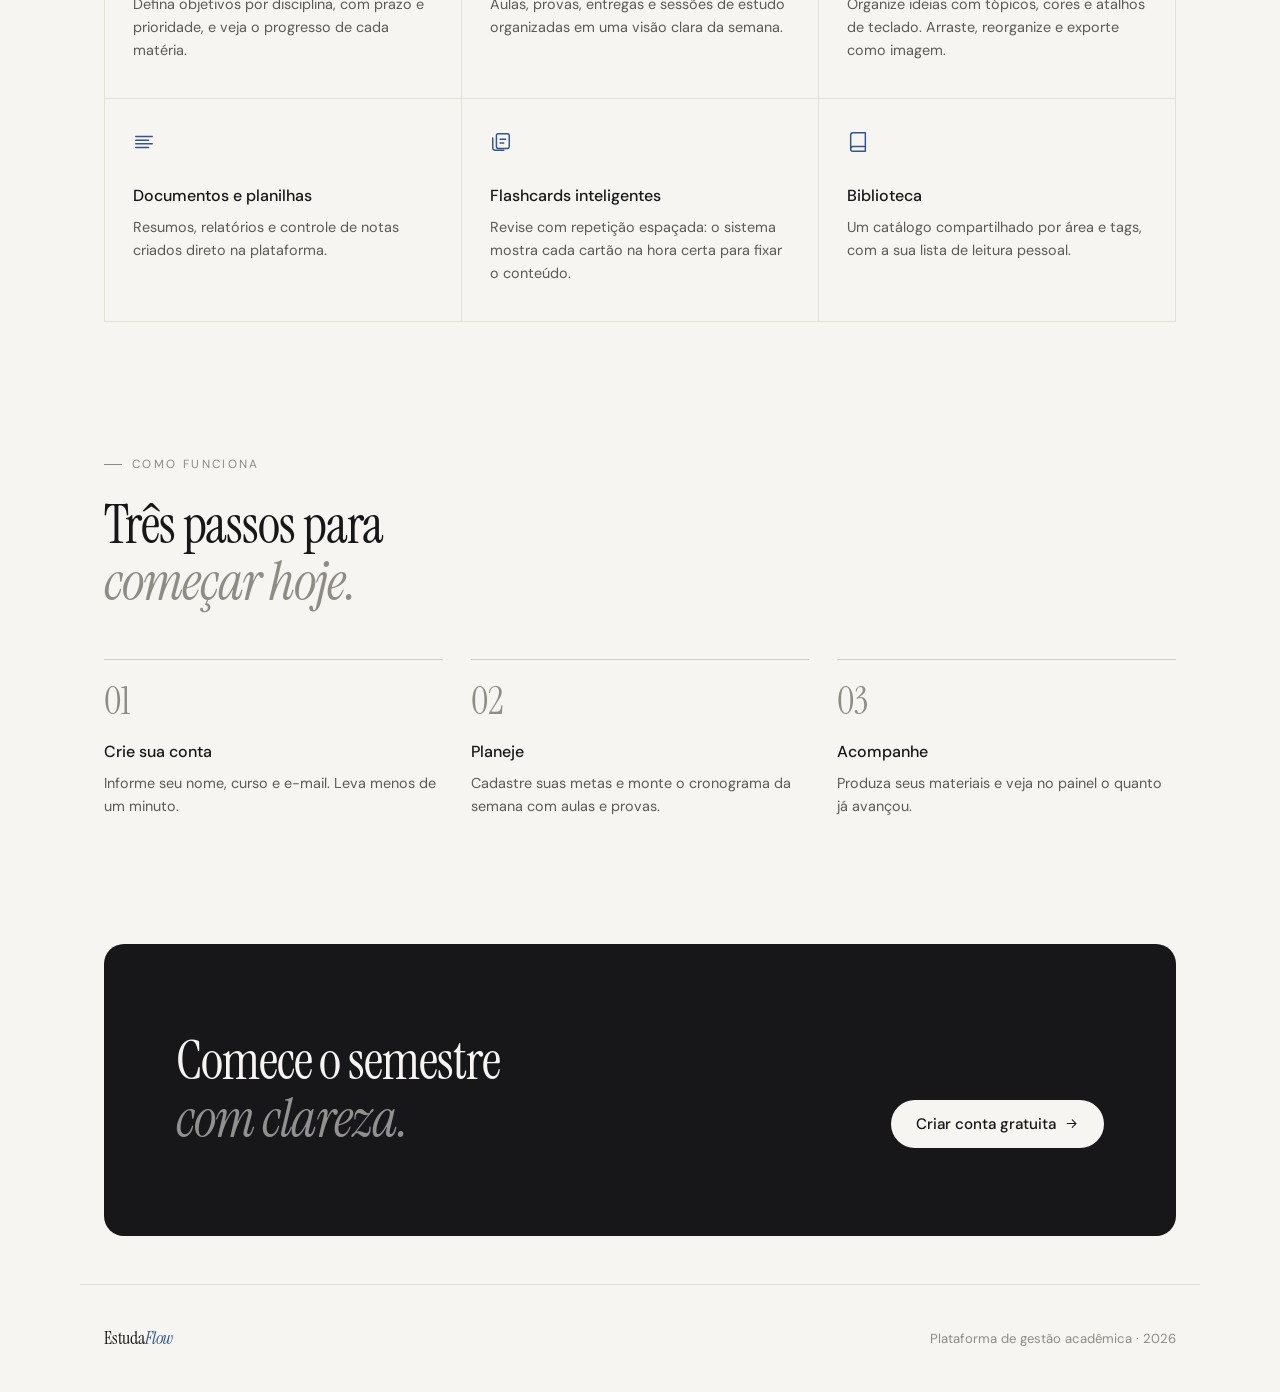
==== commit 19c0c7ab: "Substitui Apresentação por Flashcards e adiciona perfil, landing e acessibilidade - Novo módulo de F" ====
--- a/estudaflow-php/public/index.html
+++ b/estudaflow-php/public/index.html
@@ -3,11 +3,31 @@
 <head>
 <meta charset="UTF-8">
 <meta name="viewport" content="width=device-width, initial-scale=1.0">
+<meta name="color-scheme" content="light dark">
 <title>EstudaFlow — Gestão Acadêmica</title>
-<link href="https://fonts.googleapis.com/css2?family=Instrument+Serif:ital@0;1&family=DM+Sans:wght@300;400;500;600&display=swap" rel="stylesheet">
+<link rel="preconnect" href="https://fonts.googleapis.com">
+<link rel="preconnect" href="https://fonts.gstatic.com" crossorigin>
+<link href="https://fonts.googleapis.com/css2?family=Instrument+Serif:ital@0;1&family=DM+Sans:opsz,wght@9..40,300;9..40,400;9..40,500;9..40,600&family=Lexend:wght@300;400;500;600&display=swap" rel="stylesheet">
 <link rel="stylesheet" href="css/style.css">
+<script>
+  // Decide antes da pintura se a introdução completa deve tocar (uma vez por sessão do navegador).
+  (function () {
+    var d = document.documentElement, played = false, p = {};
+    try { played = sessionStorage.getItem('ef_intro') === '1'; sessionStorage.setItem('ef_intro', '1'); } catch (e) {}
+    // Preferências de tema e acessibilidade (ver js/a11y.js), aplicadas antes da pintura para não piscar.
+    try { p = JSON.parse(localStorage.getItem('ef_a11y') || '{}') || {}; } catch (e) {}
+    var t = p.theme === 'light' || p.theme === 'dark' ? p.theme : (matchMedia('(prefers-color-scheme: dark)').matches ? 'dark' : 'light');
+    d.setAttribute('data-theme', t);
+    if (p.fs) d.style.setProperty('--fs', p.fs);
+    ['contrast', 'font', 'spacing', 'links', 'motion', 'cursor'].forEach(function (k) { if (p[k]) d.classList.add('a11y-' + k); });
+    if (p.libras !== false) d.classList.add('a11y-libras');
+    if (played || p.motion || matchMedia('(prefers-reduced-motion: reduce)').matches) d.classList.add('intro-quick');
+    d.classList.add('booting');
+  })();
+</script>
 </head>
 <body>
+<a class="skip-link" href="#conteudo" onclick="return skipToContent()">Pular para o conteúdo</a>
 
 <!-- ÍCONES (sprite SVG minimalista). Uso: <svg class="icon"><use href="#i-nome"/></svg> -->
 <svg xmlns="http://www.w3.org/2000/svg" width="0" height="0" style="position:absolute" aria-hidden="true">
@@ -23,40 +43,217 @@
   <symbol id="i-text" viewBox="0 0 24 24"><path d="M17 10H3M21 6H3M21 14H3M17 18H3"/></symbol>
   <symbol id="i-presentation" viewBox="0 0 24 24"><path d="M2 3h20"/><path d="M21 3v11a2 2 0 0 1-2 2H5a2 2 0 0 1-2-2V3"/><path d="m7 21 5-5 5 5"/></symbol>
   <symbol id="i-zap" viewBox="0 0 24 24"><polygon points="13 2 3 14 12 14 11 22 21 10 12 10 13 2"/></symbol>
+  <symbol id="i-check" viewBox="0 0 24 24"><path d="M20 6 9 17l-5-5"/></symbol>
+  <symbol id="i-clock" viewBox="0 0 24 24"><circle cx="12" cy="12" r="10"/><path d="M12 6v6l4 2"/></symbol>
+  <symbol id="i-trash" viewBox="0 0 24 24"><path d="M3 6h18M8 6V4a2 2 0 0 1 2-2h4a2 2 0 0 1 2 2v2M19 6l-1 14a2 2 0 0 1-2 2H8a2 2 0 0 1-2-2L5 6"/></symbol>
+  <symbol id="i-save" viewBox="0 0 24 24"><path d="M19 21H5a2 2 0 0 1-2-2V5a2 2 0 0 1 2-2h11l5 5v11a2 2 0 0 1-2 2z"/><path d="M17 21v-8H7v8M7 3v5h8"/></symbol>
+  <symbol id="i-move" viewBox="0 0 24 24"><path d="M5 9l-3 3 3 3M9 5l3-3 3 3M15 19l-3 3-3-3M19 9l3 3-3 3M2 12h20M12 2v20"/></symbol>
+  <symbol id="i-plus" viewBox="0 0 24 24"><path d="M12 5v14M5 12h14"/></symbol>
+  <symbol id="i-x" viewBox="0 0 24 24"><path d="M18 6 6 18M6 6l12 12"/></symbol>
+  <symbol id="i-arrow" viewBox="0 0 24 24"><path d="M5 12h14M13 6l6 6-6 6"/></symbol>
+  <symbol id="i-logout" viewBox="0 0 24 24"><path d="M9 21H5a2 2 0 0 1-2-2V5a2 2 0 0 1 2-2h4M16 17l5-5-5-5M21 12H9"/></symbol>
+  <symbol id="i-search" viewBox="0 0 24 24"><circle cx="11" cy="11" r="7"/><path d="m21 21-4.3-4.3"/></symbol>
+  <symbol id="i-eye" viewBox="0 0 24 24"><path d="M2 12s3.5-7 10-7 10 7 10 7-3.5 7-10 7S2 12 2 12z"/><circle cx="12" cy="12" r="3"/></symbol>
+  <symbol id="i-eye-off" viewBox="0 0 24 24"><path d="M9.9 4.2A10.4 10.4 0 0 1 12 4c6.5 0 10 8 10 8a17.6 17.6 0 0 1-2.2 3.2M6.6 6.6A17.4 17.4 0 0 0 2 12s3.5 8 10 8a9.7 9.7 0 0 0 5.4-1.6"/><path d="M14.1 14.1a3 3 0 1 1-4.2-4.2M2 2l20 20"/></symbol>
+  <symbol id="i-sun" viewBox="0 0 24 24"><circle cx="12" cy="12" r="4"/><path d="M12 2v2M12 20v2M4.9 4.9l1.4 1.4M17.7 17.7l1.4 1.4M2 12h2M20 12h2M4.9 19.1l1.4-1.4M17.7 6.3l1.4-1.4"/></symbol>
+  <symbol id="i-moon" viewBox="0 0 24 24"><path d="M21 12.8A9 9 0 1 1 11.2 3a7 7 0 0 0 9.8 9.8z"/></symbol>
+  <symbol id="i-monitor" viewBox="0 0 24 24"><rect x="2" y="3" width="20" height="14" rx="2"/><path d="M8 21h8M12 17v4"/></symbol>
+  <symbol id="i-a11y" viewBox="0 0 24 24"><circle cx="12" cy="12" r="10"/><circle cx="12" cy="7.2" r="1.3"/><path d="M7 10l5 1 5-1M12 11v3.5M9.5 18l2.5-3.5 2.5 3.5"/></symbol>
+  <symbol id="i-contrast" viewBox="0 0 24 24"><circle cx="12" cy="12" r="10"/><path d="M12 2v20" /><path d="M12 2a10 10 0 0 1 0 20z" fill="currentColor"/></symbol>
+  <symbol id="i-type" viewBox="0 0 24 24"><path d="M4 7V4h16v3M9 20h6M12 4v16"/></symbol>
+  <symbol id="i-spacing" viewBox="0 0 24 24"><path d="M9 6h12M9 12h12M9 18h12"/><path d="M4 4v16M2.5 6 4 4l1.5 2M2.5 18 4 20l1.5-2"/></symbol>
+  <symbol id="i-link" viewBox="0 0 24 24"><path d="M10 13a5 5 0 0 0 7.5.5l3-3a5 5 0 0 0-7-7l-1.7 1.7"/><path d="M14 11a5 5 0 0 0-7.5-.5l-3 3a5 5 0 0 0 7 7l1.7-1.7"/></symbol>
+  <symbol id="i-pause" viewBox="0 0 24 24"><circle cx="12" cy="12" r="10"/><path d="M10 15V9M14 15V9"/></symbol>
+  <symbol id="i-guide" viewBox="0 0 24 24"><path d="M3 5h18M3 19h18"/><rect x="2" y="9.5" width="20" height="5" rx="1"/></symbol>
+  <symbol id="i-cursor" viewBox="0 0 24 24"><path d="M4 3l7 18 2.5-7.5L21 11z"/></symbol>
+  <symbol id="i-volume" viewBox="0 0 24 24"><path d="M11 5 6 9H2v6h4l5 4z"/><path d="M15.5 8.5a5 5 0 0 1 0 7M19 5a10 10 0 0 1 0 14"/></symbol>
+  <symbol id="i-hand" viewBox="0 0 24 24"><path d="M18 11V6a2 2 0 0 0-4 0v5M14 10V4a2 2 0 0 0-4 0v6M10 10.5V6a2 2 0 0 0-4 0v8"/><path d="M18 8a2 2 0 1 1 4 0v6a8 8 0 0 1-8 8h-2c-2.8 0-4.5-.9-6-2.4l-3.6-3.6a2 2 0 0 1 2.8-2.8L7 15"/></symbol>
+  <symbol id="i-reset" viewBox="0 0 24 24"><path d="M3 12a9 9 0 1 0 3-6.7L3 8"/><path d="M3 3v5h5"/></symbol>
+  <symbol id="i-minus" viewBox="0 0 24 24"><path d="M5 12h14"/></symbol>
+  <symbol id="i-cards" viewBox="0 0 24 24"><rect x="7" y="3" width="14" height="16" rx="2"/><path d="M3 7.5v11A2.5 2.5 0 0 0 5.5 21H15"/><path d="M11 9h6M11 13h4"/></symbol>
+  <symbol id="i-play" viewBox="0 0 24 24"><path d="M7 4.5v15l12-7.5z"/></symbol>
+  <symbol id="i-branch" viewBox="0 0 24 24"><rect x="2" y="9" width="7" height="6" rx="1.5"/><rect x="15" y="3" width="7" height="6" rx="1.5"/><rect x="15" y="15" width="7" height="6" rx="1.5"/><path d="M9 12h3M12 6v12M12 6h3M12 18h3"/></symbol>
+  <symbol id="i-undo" viewBox="0 0 24 24"><path d="M9 14 4 9l5-5"/><path d="M4 9h11a5 5 0 0 1 0 10h-3"/></symbol>
+  <symbol id="i-redo" viewBox="0 0 24 24"><path d="m15 14 5-5-5-5"/><path d="M20 9H9a5 5 0 0 0 0 10h3"/></symbol>
+  <symbol id="i-focus" viewBox="0 0 24 24"><path d="M3 8V5a2 2 0 0 1 2-2h3M16 3h3a2 2 0 0 1 2 2v3M21 16v3a2 2 0 0 1-2 2h-3M8 21H5a2 2 0 0 1-2-2v-3"/><circle cx="12" cy="12" r="3"/></symbol>
+  <symbol id="i-maximize" viewBox="0 0 24 24"><path d="M15 3h6v6M9 21H3v-6M21 3l-7 7M3 21l7-7"/></symbol>
+  <symbol id="i-minimize" viewBox="0 0 24 24"><path d="M4 14h6v6M20 10h-6V4M14 10l7-7M3 21l7-7"/></symbol>
+  <symbol id="i-list" viewBox="0 0 24 24"><path d="M9 6h11M9 12h11M9 18h11M4 6h.01M4 12h.01M4 18h.01"/></symbol>
+  <symbol id="i-download" viewBox="0 0 24 24"><path d="M12 3v12M7 10l5 5 5-5M4 21h16"/></symbol>
+  <symbol id="i-camera" viewBox="0 0 24 24"><path d="M14.5 4h-5L7.5 7H4a2 2 0 0 0-2 2v9a2 2 0 0 0 2 2h16a2 2 0 0 0 2-2V9a2 2 0 0 0-2-2h-3.5z"/><circle cx="12" cy="13" r="3.5"/></symbol>
+  <symbol id="i-user" viewBox="0 0 24 24"><circle cx="12" cy="8" r="4"/><path d="M4 21a8 8 0 0 1 16 0"/></symbol>
 </svg>
 
-<!-- AUTH SCREEN -->
+<!-- INTRODUÇÃO (toca ao abrir o site; clique ou tecla pula) -->
+<div id="intro" aria-hidden="true">
+  <div class="intro-inner">
+    <div class="intro-word">
+      <span style="--i:0">E</span><span style="--i:1">s</span><span style="--i:2">t</span><span style="--i:3">u</span><span style="--i:4">d</span><span style="--i:5">a</span><span class="intro-italic" style="--i:6">F</span><span class="intro-italic" style="--i:7">l</span><span class="intro-italic" style="--i:8">o</span><span class="intro-italic" style="--i:9">w</span>
+    </div>
+    <div class="intro-line"></div>
+    <div class="intro-caption">Gestão acadêmica</div>
+  </div>
+</div>
+
+<!-- PÁGINA INICIAL (pré-login) + PAINEL DE ACESSO -->
 <div id="auth-screen">
-  <div class="auth-card">
-    <div class="auth-logo">✦ EstudaFlow</div>
-    <div class="auth-tagline">Seu ecossistema de aprendizado acadêmico</div>
-    <div class="auth-tabs">
-      <div class="auth-tab active" onclick="switchAuthTab('login')">Entrar</div>
-      <div class="auth-tab" onclick="switchAuthTab('register')">Cadastrar</div>
+  <header class="lp-nav" id="lp-nav">
+    <div class="lp-container lp-nav-inner">
+      <a class="lp-logo" href="#topo" aria-label="EstudaFlow, início">Estuda<em>Flow</em></a>
+      <nav class="lp-links" aria-label="Seções da página">
+        <a href="#recursos">Recursos</a>
+        <a href="#como-funciona">Como funciona</a>
+      </nav>
+      <div class="lp-nav-actions">
+        <button type="button" class="theme-toggle" onclick="toggleTheme()" aria-label="Alternar modo escuro"><svg class="icon i-moon"><use href="#i-moon"/></svg><svg class="icon i-sun"><use href="#i-sun"/></svg></button>
+        <button class="lp-btn-ghost" onclick="openAuth('login')">Entrar</button>
+        <button class="lp-btn-dark" onclick="openAuth('register')">Criar conta</button>
+      </div>
+    </div>
+  </header>
+
+  <main id="topo" tabindex="-1">
+    <section class="lp-hero lp-container">
+      <div class="lp-eyebrow hero-seq" style="--d:0">Plataforma acadêmica</div>
+      <h1 class="lp-title">
+        <span class="w"><span style="--d:1">Seus</span></span>
+        <span class="w"><span style="--d:2">estudos,</span></span>
+        <span class="w"><span style="--d:3"><em>organizados</em></span></span>
+        <span class="w"><span style="--d:4">em</span></span>
+        <span class="w"><span style="--d:5">um</span></span>
+        <span class="w"><span style="--d:6">só</span></span>
+        <span class="w"><span style="--d:7">fluxo.</span></span>
+      </h1>
+      <p class="lp-lead hero-seq" style="--d:8">Metas, cronograma, materiais e biblioteca no mesmo lugar. Planeje a semana, produza seus conteúdos e acompanhe o progresso sem trocar de ferramenta.</p>
+      <div class="lp-cta hero-seq" style="--d:9">
+        <button class="lp-btn-dark lp-btn-lg" onclick="openAuth('register')">Começar gratuitamente <svg class="icon"><use href="#i-arrow"/></svg></button>
+        <button class="lp-btn-outline lp-btn-lg" onclick="openAuth('login')">Já tenho conta</button>
+      </div>
+
+      <!-- Prévia ilustrada do painel (decorativa) -->
+      <div class="lp-preview hero-seq" style="--d:11" aria-hidden="true">
+        <div class="pv-bar"><i></i><i></i><i></i><span>estudaflow</span></div>
+        <div class="pv-body">
+          <div class="pv-side">
+            <div class="pv-brand">Estuda<em>Flow</em></div>
+            <div class="pv-nav active"><svg class="icon"><use href="#i-grid"/></svg>Dashboard</div>
+            <div class="pv-nav"><svg class="icon"><use href="#i-pencil"/></svg>Criar conteúdo</div>
+            <div class="pv-nav"><svg class="icon"><use href="#i-target"/></svg>Metas</div>
+            <div class="pv-nav"><svg class="icon"><use href="#i-calendar"/></svg>Cronograma</div>
+            <div class="pv-nav"><svg class="icon"><use href="#i-folder"/></svg>Arquivos</div>
+            <div class="pv-nav"><svg class="icon"><use href="#i-book"/></svg>Biblioteca</div>
+          </div>
+          <div class="pv-main">
+            <div class="pv-hello">Olá, Ana</div>
+            <div class="pv-stats">
+              <div><b>12</b><span>Documentos</span></div>
+              <div><b>7/10</b><span>Metas</span></div>
+              <div><b>5</b><span>Eventos</span></div>
+              <div><b>18</b><span>Livros</span></div>
+            </div>
+            <div class="pv-row">
+              <div class="pv-card">
+                <div class="pv-label">Progresso das metas</div>
+                <div class="pv-prog"><span>Cálculo</span><div><i style="--w:82%"></i></div></div>
+                <div class="pv-prog"><span>Algoritmos</span><div><i style="--w:64%"></i></div></div>
+                <div class="pv-prog"><span>Física</span><div><i style="--w:41%"></i></div></div>
+              </div>
+              <div class="pv-card">
+                <div class="pv-label">Esta semana</div>
+                <div class="pv-week">
+                  <div><small>Seg</small><i class="c1"></i></div>
+                  <div><small>Ter</small><i class="c2"></i><i class="c3"></i></div>
+                  <div><small>Qua</small></div>
+                  <div><small>Qui</small><i class="c1"></i></div>
+                  <div><small>Sex</small><i class="c4"></i></div>
+                </div>
+              </div>
+            </div>
+          </div>
+        </div>
+      </div>
+    </section>
+
+    <section class="lp-section lp-container" id="recursos">
+      <div class="lp-section-head" data-reveal>
+        <div class="lp-eyebrow">Recursos</div>
+        <h2 class="lp-h2">Tudo o que o semestre pede,<br><em>sem excesso.</em></h2>
+      </div>
+      <div class="lp-features">
+        <article class="lp-feature" data-reveal><svg class="icon"><use href="#i-target"/></svg><h3>Metas de estudo</h3><p>Defina objetivos por disciplina, com prazo e prioridade, e veja o progresso de cada matéria.</p></article>
+        <article class="lp-feature" data-reveal><svg class="icon"><use href="#i-calendar"/></svg><h3>Cronograma semanal</h3><p>Aulas, provas, entregas e sessões de estudo organizadas em uma visão clara da semana.</p></article>
+        <article class="lp-feature" data-reveal><svg class="icon"><use href="#i-network"/></svg><h3>Mapas mentais</h3><p>Organize ideias com tópicos, cores e atalhos de teclado. Arraste, reorganize e exporte como imagem.</p></article>
+        <article class="lp-feature" data-reveal><svg class="icon"><use href="#i-text"/></svg><h3>Documentos e planilhas</h3><p>Resumos, relatórios e controle de notas criados direto na plataforma.</p></article>
+        <article class="lp-feature" data-reveal><svg class="icon"><use href="#i-cards"/></svg><h3>Flashcards inteligentes</h3><p>Revise com repetição espaçada: o sistema mostra cada cartão na hora certa para fixar o conteúdo.</p></article>
+        <article class="lp-feature" data-reveal><svg class="icon"><use href="#i-book"/></svg><h3>Biblioteca</h3><p>Um catálogo compartilhado por área e tags, com a sua lista de leitura pessoal.</p></article>
+      </div>
+    </section>
+
+    <section class="lp-section lp-container" id="como-funciona">
+      <div class="lp-section-head" data-reveal>
+        <div class="lp-eyebrow">Como funciona</div>
+        <h2 class="lp-h2">Três passos para<br><em>começar hoje.</em></h2>
+      </div>
+      <ol class="lp-steps">
+        <li data-reveal><span class="lp-step-n">01</span><h3>Crie sua conta</h3><p>Informe seu nome, curso e e-mail. Leva menos de um minuto.</p></li>
+        <li data-reveal><span class="lp-step-n">02</span><h3>Planeje</h3><p>Cadastre suas metas e monte o cronograma da semana com aulas e provas.</p></li>
+        <li data-reveal><span class="lp-step-n">03</span><h3>Acompanhe</h3><p>Produza seus materiais e veja no painel o quanto já avançou.</p></li>
+      </ol>
+    </section>
+
+    <section class="lp-container">
+      <div class="lp-final" data-reveal>
+        <h2 class="lp-h2">Comece o semestre<br><em>com clareza.</em></h2>
+        <button class="lp-btn-light lp-btn-lg" onclick="openAuth('register')">Criar conta gratuita <svg class="icon"><use href="#i-arrow"/></svg></button>
+      </div>
+    </section>
+  </main>
+
+  <footer class="lp-footer lp-container">
+    <span class="lp-logo">Estuda<em>Flow</em></span>
+    <span>Plataforma de gestão acadêmica · <span id="lp-year">2026</span></span>
+  </footer>
+
+  <!-- Painel lateral de acesso -->
+  <div class="auth-overlay" id="auth-overlay" onclick="closeAuth()"></div>
+  <aside class="auth-card" id="auth-panel" role="dialog" aria-modal="true" aria-labelledby="auth-heading" aria-hidden="true">
+    <button class="auth-close" onclick="closeAuth()" aria-label="Fechar"><svg class="icon"><use href="#i-x"/></svg></button>
+    <div class="auth-logo">Estuda<em>Flow</em></div>
+    <h2 class="auth-heading" id="auth-heading">Bem-vindo de volta</h2>
+    <div class="auth-tagline" id="auth-sub">Entre para continuar de onde parou.</div>
+    <div class="auth-tabs" role="tablist" aria-label="Tipo de acesso">
+      <div class="auth-tab active" role="tab" aria-selected="true" aria-controls="login-form" onclick="switchAuthTab('login')">Entrar</div>
+      <div class="auth-tab" role="tab" aria-selected="false" aria-controls="register-form" onclick="switchAuthTab('register')">Cadastrar</div>
+      <span class="auth-tab-pill" aria-hidden="true"></span>
     </div>
     <div id="login-form">
-      <div class="form-group"><label>E-mail</label><input type="email" id="login-email" placeholder="seu@email.com" /></div>
-      <div class="form-group"><label>Senha</label><input type="password" id="login-pass" placeholder="••••••••" /></div>
+      <div class="form-group"><label for="login-email">E-mail</label><input type="email" id="login-email" placeholder="seu@email.com" autocomplete="email" /></div>
+      <div class="form-group"><div class="label-row"><label for="login-pass">Senha</label><button type="button" class="link-btn" onclick="showForgot()">Esqueceu a senha?</button></div><div class="pw-field"><input type="password" id="login-pass" placeholder="••••••••" autocomplete="current-password" /><button type="button" class="pw-toggle" onclick="togglePassword('login-pass',this)" aria-label="Mostrar senha" aria-pressed="false" aria-controls="login-pass"><svg class="icon"><use href="#i-eye"/></svg></button></div></div>
       <button class="btn-primary" onclick="doLogin()">Entrar na plataforma</button>
     </div>
+    <div id="forgot-form" style="display:none">
+      <div class="form-group"><label for="forgot-email">E-mail da conta</label><input type="email" id="forgot-email" placeholder="seu@email.com" autocomplete="email" /></div>
+      <button class="btn-primary" onclick="sendRecovery()">Enviar link de recuperação</button>
+      <button type="button" class="link-btn back-link" onclick="switchAuthTab('login')"><svg class="icon"><use href="#i-arrow"/></svg>Voltar para o login</button>
+    </div>
     <div id="register-form" style="display:none">
-      <div class="form-group"><label>Nome completo</label><input type="text" id="reg-name" placeholder="Seu nome" /></div>
-      <div class="form-group"><label>E-mail</label><input type="email" id="reg-email" placeholder="seu@email.com" /></div>
-      <div class="form-group"><label>Curso</label><input type="text" id="reg-curso" placeholder="Ex: Ciência da Computação" /></div>
-      <div class="form-group"><label>Senha</label><input type="password" id="reg-pass" placeholder="Min. 6 caracteres" /></div>
+      <div class="form-group"><label for="reg-name">Nome completo</label><input type="text" id="reg-name" placeholder="Seu nome" autocomplete="name" /></div>
+      <div class="form-group"><label for="reg-email">E-mail</label><input type="email" id="reg-email" placeholder="seu@email.com" autocomplete="email" /></div>
+      <div class="form-group"><label for="reg-curso">Curso</label><input type="text" id="reg-curso" placeholder="Ex: Ciência da Computação" /></div>
+      <div class="form-group"><label for="reg-pass">Senha</label><div class="pw-field"><input type="password" id="reg-pass" placeholder="Mínimo de 6 caracteres" autocomplete="new-password" /><button type="button" class="pw-toggle" onclick="togglePassword('reg-pass',this)" aria-label="Mostrar senha" aria-pressed="false" aria-controls="reg-pass"><svg class="icon"><use href="#i-eye"/></svg></button></div><div class="field-hint" id="reg-pass-hint">Use pelo menos 6 caracteres.</div></div>
       <button class="btn-primary" onclick="doRegister()">Criar conta gratuita</button>
     </div>
-  </div>
+  </aside>
 </div>
 
 <!-- MAIN APP -->
 <div id="app">
-  <div class="sidebar">
+  <div class="sidebar" role="navigation" aria-label="Menu principal">
     <div class="sidebar-logo">
-      <span>✦ EstudaFlow</span>
-      <small>Plataforma Acadêmica</small>
-    </div>
-    <nav class="sidebar-nav">
+      <span>Estuda<em>Flow</em></span>
+      <small>Plataforma acadêmica</small>
+    </div>
+    <nav class="sidebar-nav" aria-label="Páginas">
       <div class="nav-item active" onclick="goPage('dashboard')"><span class="nav-icon"><svg class="icon"><use href="#i-grid"/></svg></span> Dashboard</div>
       <div class="nav-item" onclick="goPage('ferramentas')"><span class="nav-icon"><svg class="icon"><use href="#i-pencil"/></svg></span> Criar Conteúdo</div>
       <div class="nav-item" onclick="goPage('metas')"><span class="nav-icon"><svg class="icon"><use href="#i-target"/></svg></span> Metas</div>
@@ -65,17 +262,19 @@
       <div class="nav-item" onclick="goPage('biblioteca')"><span class="nav-icon"><svg class="icon"><use href="#i-book"/></svg></span> Biblioteca</div>
     </nav>
     <div class="sidebar-footer">
-      <div class="user-chip" onclick="doLogout()">
+      <div class="user-chip" onclick="openProfile()" aria-label="Abrir meu perfil" title="Meu perfil">
         <div class="avatar" id="sidebar-avatar">A</div>
-        <div>
+        <div class="user-chip-text">
           <div class="user-name" id="sidebar-name">Estudante</div>
-          <div class="user-role">Sair da conta</div>
-        </div>
-      </div>
-    </div>
-  </div>
-
-  <main class="main">
+          <div class="user-role">Ver perfil</div>
+        </div>
+      </div>
+      <button type="button" class="theme-toggle" onclick="doLogout()" aria-label="Sair da conta" title="Sair da conta"><svg class="icon"><use href="#i-logout"/></svg></button>
+      <button type="button" class="theme-toggle" onclick="toggleTheme()" aria-label="Alternar modo escuro"><svg class="icon i-moon"><use href="#i-moon"/></svg><svg class="icon i-sun"><use href="#i-sun"/></svg></button>
+    </div>
+  </div>
+
+  <main class="main" id="conteudo" tabindex="-1">
 
     <!-- DASHBOARD -->
     <div class="page active" id="page-dashboard">
@@ -98,6 +297,10 @@
           <div class="section-title">Atividade Recente</div>
           <div id="dash-activity"></div>
         </div>
+      </div>
+      <div class="card mt-16">
+        <div class="section-title">Revisões de hoje</div>
+        <div id="dash-reviews"></div>
       </div>
       <div class="card mt-16">
         <div class="section-title" style="margin-bottom:16px">Acesso Rápido</div>
@@ -105,6 +308,7 @@
           <button class="btn-sm" onclick="goPage('ferramentas')"><svg class="icon"><use href="#i-pencil"/></svg>Novo documento</button>
           <button class="btn-sm" onclick="openModal('modal-meta')"><svg class="icon"><use href="#i-target"/></svg>Nova meta</button>
           <button class="btn-sm" onclick="openModal('modal-evento')"><svg class="icon"><use href="#i-calendar"/></svg>Novo evento</button>
+          <button class="btn-sm" onclick="goPage('ferramentas');openTool('flashcards')"><svg class="icon"><use href="#i-cards"/></svg>Novo baralho</button>
           <button class="btn-sm" onclick="goPage('biblioteca')"><svg class="icon"><use href="#i-book"/></svg>Explorar biblioteca</button>
         </div>
       </div>
@@ -120,7 +324,7 @@
         <div class="tool-card" onclick="openTool('mapa')">
           <div class="tool-icon"><svg class="icon"><use href="#i-network"/></svg></div>
           <div class="tool-name">Mapa Mental</div>
-          <div class="tool-desc">Organize ideias visualmente com nós e conexões</div>
+          <div class="tool-desc">Organize ideias em tópicos conectados, com cores e reorganização automática</div>
         </div>
         <div class="tool-card" onclick="openTool('planilha')">
           <div class="tool-icon"><svg class="icon"><use href="#i-table"/></svg></div>
@@ -132,10 +336,10 @@
           <div class="tool-name">Documento</div>
           <div class="tool-desc">Escreva relatórios, resumos e anotações</div>
         </div>
-        <div class="tool-card" onclick="openTool('apresentacao')">
-          <div class="tool-icon"><svg class="icon"><use href="#i-presentation"/></svg></div>
-          <div class="tool-name">Apresentação</div>
-          <div class="tool-desc">Crie slides e apresentações acadêmicas</div>
+        <div class="tool-card" onclick="openTool('flashcards')">
+          <div class="tool-icon"><svg class="icon"><use href="#i-cards"/></svg></div>
+          <div class="tool-name">Flashcards</div>
+          <div class="tool-desc">Memorize com revisão espaçada e acompanhe o que já fixou</div>
         </div>
       </div>
       <div id="tool-area" style="margin-top:24px"></div>
@@ -148,7 +352,7 @@
           <div class="page-title">Metas de Estudo</div>
           <div class="page-sub">Acompanhe seus objetivos acadêmicos</div>
         </div>
-        <button class="btn-add" onclick="openModal('modal-meta')">+ Nova Meta</button>
+        <button class="btn-add" onclick="openModal('modal-meta')"><svg class="icon"><use href="#i-plus"/></svg>Nova meta</button>
       </div>
       <div class="flex gap-8" style="margin-bottom:20px">
         <button class="mm-btn active" onclick="filterMetas('todas',this)">Todas</button>
@@ -170,7 +374,7 @@
           <button class="btn-sm" onclick="semanaNav(-1)">← Anterior</button>
           <button class="btn-sm" onclick="semanaNav(0)">Hoje</button>
           <button class="btn-sm" onclick="semanaNav(1)">Próxima →</button>
-          <button class="btn-add" onclick="openModal('modal-evento')">+ Evento</button>
+          <button class="btn-add" onclick="openModal('modal-evento')"><svg class="icon"><use href="#i-plus"/></svg>Evento</button>
         </div>
       </div>
       <div class="week-grid" id="week-grid"></div>
@@ -188,7 +392,7 @@
         <div class="folder-row"><svg class="icon"><use href="#i-folder"/></svg><span style="font-size:.88rem;font-weight:500">Mapas Mentais</span><span id="folder-mapa" style="margin-left:auto;font-size:.78rem;color:var(--text3)">0 itens</span></div>
         <div class="folder-row"><svg class="icon"><use href="#i-folder"/></svg><span style="font-size:.88rem;font-weight:500">Documentos</span><span id="folder-documento" style="margin-left:auto;font-size:.78rem;color:var(--text3)">0 itens</span></div>
         <div class="folder-row"><svg class="icon"><use href="#i-folder"/></svg><span style="font-size:.88rem;font-weight:500">Planilhas</span><span id="folder-planilha" style="margin-left:auto;font-size:.78rem;color:var(--text3)">0 itens</span></div>
-        <div class="folder-row"><svg class="icon"><use href="#i-folder"/></svg><span style="font-size:.88rem;font-weight:500">Apresentações</span><span id="folder-apresentacao" style="margin-left:auto;font-size:.78rem;color:var(--text3)">0 itens</span></div>
+        <div class="folder-row"><svg class="icon"><use href="#i-folder"/></svg><span style="font-size:.88rem;font-weight:500">Flashcards</span><span id="folder-flashcards" style="margin-left:auto;font-size:.78rem;color:var(--text3)">0 itens</span></div>
       </div>
       <div>
         <div class="section-title">Arquivos Recentes</div>
@@ -213,7 +417,7 @@
         <button class="mm-btn" onclick="filterBib('fisica',this)">Física</button>
         <button class="mm-btn" onclick="filterBib('linguagens',this)">Linguagens</button>
       </div>
-      <div class="flex gap-8" style="margin-bottom:16px"><button class="btn-add" onclick="openModal('modal-livro')">+ Cadastrar livro</button><button class="btn-sm" onclick="filterBib('lista',this)">Minha lista de leitura</button></div>
+      <div class="flex gap-8" style="margin-bottom:16px"><button class="btn-add" onclick="openModal('modal-livro')"><svg class="icon"><use href="#i-plus"/></svg>Cadastrar livro</button><button class="btn-sm" onclick="filterBib('lista',this)">Minha lista de leitura</button></div>
       <div id="books-list"></div>
     </div>
 
@@ -225,7 +429,7 @@
   <div class="modal">
     <div class="modal-header">
       <div class="modal-title">Nova Meta</div>
-      <button class="modal-close" onclick="closeModal('modal-meta')">✕</button>
+      <button class="modal-close" onclick="closeModal('modal-meta')"><svg class="icon"><use href="#i-x"/></svg></button>
     </div>
     <div class="form-group"><label>Nome da Meta</label><input type="text" id="meta-nome" placeholder="Ex: Estudar Cálculo III" /></div>
     <div class="form-group"><label>Disciplina / Área</label><input type="text" id="meta-disciplina" placeholder="Ex: Matemática" /></div>
@@ -241,7 +445,7 @@
   <div class="modal">
     <div class="modal-header">
       <div class="modal-title">Novo Evento</div>
-      <button class="modal-close" onclick="closeModal('modal-evento')">✕</button>
+      <button class="modal-close" onclick="closeModal('modal-evento')"><svg class="icon"><use href="#i-x"/></svg></button>
     </div>
     <div class="form-group"><label>Título</label><input type="text" id="ev-titulo" placeholder="Ex: Prova de Algoritmos" /></div>
     <div class="form-group"><label>Data</label><input type="date" id="ev-data" /></div>
@@ -257,31 +461,182 @@
   <div class="modal" style="width:700px;max-width:95vw">
     <div class="modal-header">
       <div class="modal-title" id="tool-modal-title">Ferramenta</div>
-      <button class="modal-close" onclick="closeModal('modal-tool')">✕</button>
+      <button class="modal-close" onclick="closeModal('modal-tool')"><svg class="icon"><use href="#i-x"/></svg></button>
     </div>
     <div id="tool-modal-body"></div>
   </div>
 </div>
 
+<div class="modal-overlay" id="modal-study">
+  <div class="modal modal-study">
+    <div class="modal-header">
+      <div><div class="section-title" style="margin-bottom:4px">Revisão</div><div class="modal-title" id="study-title">Flashcards</div></div>
+      <button class="modal-close" onclick="closeModal('modal-study')" aria-label="Fechar revisão"><svg class="icon"><use href="#i-x"/></svg></button>
+    </div>
+    <div id="study-body"></div>
+  </div>
+</div>
+
+<div class="modal-overlay" id="modal-profile">
+  <div class="modal modal-profile">
+    <div class="modal-header">
+      <div class="modal-title">Meu perfil</div>
+      <button class="modal-close" onclick="closeModal('modal-profile')" aria-label="Fechar perfil"><svg class="icon"><use href="#i-x"/></svg></button>
+    </div>
+
+    <div class="profile-hero">
+      <div class="profile-avatar-wrap" id="pf-drop" title="Arraste uma imagem aqui para trocar a foto">
+        <div class="avatar avatar-xl" id="pf-avatar" aria-hidden="true">A</div>
+        <button type="button" class="pf-cam" onclick="pickPhoto()" aria-label="Trocar foto de perfil"><svg class="icon"><use href="#i-camera"/></svg></button>
+        <input type="file" id="pf-file" accept="image/png,image/jpeg,image/webp,image/gif" hidden>
+      </div>
+      <div class="profile-id">
+        <div class="profile-name" id="pf-name"></div>
+        <div class="profile-meta" id="pf-meta"></div>
+        <div class="profile-since" id="pf-since"></div>
+        <div class="flex gap-8" style="flex-wrap:wrap">
+          <button type="button" class="btn-sm" onclick="pickPhoto()"><svg class="icon"><use href="#i-camera"/></svg>Trocar foto</button>
+          <button type="button" class="btn-sm" id="pf-remove" onclick="removePhoto()">Remover foto</button>
+        </div>
+      </div>
+    </div>
+
+    <div class="profile-stats" id="pf-stats" aria-live="polite"></div>
+
+    <div class="pf-tabs" role="tablist" aria-label="Seções do perfil">
+      <button type="button" role="tab" id="pf-t-perfil" data-tab="perfil" aria-controls="pf-tab-perfil">Perfil</button>
+      <button type="button" role="tab" id="pf-t-seguranca" data-tab="seguranca" aria-controls="pf-tab-seguranca">Segurança</button>
+      <button type="button" role="tab" id="pf-t-preferencias" data-tab="preferencias" aria-controls="pf-tab-preferencias">Preferências</button>
+      <button type="button" role="tab" id="pf-t-dados" data-tab="dados" aria-controls="pf-tab-dados">Seus dados</button>
+    </div>
+
+    <div class="pf-panel" role="tabpanel" id="pf-tab-perfil" aria-labelledby="pf-t-perfil">
+      <div class="pf-grid">
+        <div class="form-group"><label for="pf-nome">Nome de exibição</label><input type="text" id="pf-nome" maxlength="120" autocomplete="name" /></div>
+        <div class="form-group"><label for="pf-curso">Curso</label><input type="text" id="pf-curso" maxlength="120" placeholder="Ex: Ciência da Computação" /></div>
+      </div>
+      <div class="form-group"><label for="pf-email">E-mail</label><input type="email" id="pf-email" readonly aria-describedby="pf-email-hint" /><div class="field-hint" id="pf-email-hint">O e-mail é usado para entrar na conta e não pode ser alterado por aqui.</div></div>
+      <div class="pf-actions"><button type="button" class="btn-add" onclick="saveProfile()"><svg class="icon"><use href="#i-save"/></svg>Salvar alterações</button></div>
+    </div>
+
+    <div class="pf-panel" role="tabpanel" id="pf-tab-seguranca" aria-labelledby="pf-t-seguranca" hidden>
+      <div class="form-group"><label for="pf-atual">Senha atual</label><div class="pw-field"><input type="password" id="pf-atual" autocomplete="current-password" maxlength="72" /><button type="button" class="pw-toggle" onclick="togglePassword('pf-atual',this)" aria-label="Mostrar senha" aria-pressed="false" aria-controls="pf-atual"><svg class="icon"><use href="#i-eye"/></svg></button></div></div>
+      <div class="pf-grid">
+        <div class="form-group"><label for="pf-nova">Nova senha</label><div class="pw-field"><input type="password" id="pf-nova" autocomplete="new-password" maxlength="72" /><button type="button" class="pw-toggle" onclick="togglePassword('pf-nova',this)" aria-label="Mostrar senha" aria-pressed="false" aria-controls="pf-nova"><svg class="icon"><use href="#i-eye"/></svg></button></div><div class="pw-meter" id="pf-meter" data-score="0" aria-hidden="true"><i></i><i></i><i></i><i></i></div><div class="field-hint" id="pf-meter-label" aria-live="polite"></div></div>
+        <div class="form-group"><label for="pf-confirma">Confirmar nova senha</label><div class="pw-field"><input type="password" id="pf-confirma" autocomplete="new-password" maxlength="72" /><button type="button" class="pw-toggle" onclick="togglePassword('pf-confirma',this)" aria-label="Mostrar senha" aria-pressed="false" aria-controls="pf-confirma"><svg class="icon"><use href="#i-eye"/></svg></button></div></div>
+      </div>
+      <div class="pf-actions"><button type="button" class="btn-add" onclick="changePassword()">Alterar senha</button></div>
+    </div>
+
+    <div class="pf-panel" role="tabpanel" id="pf-tab-preferencias" aria-labelledby="pf-t-preferencias" hidden>
+      <div class="pf-row">
+        <div><b>Tema</b><p>Claro, escuro ou igual ao do seu sistema.</p></div>
+        <div class="a11y-seg pf-theme" role="radiogroup" aria-label="Tema">
+          <button type="button" role="radio" data-theme-set="light" aria-checked="false" onclick="setTheme('light')"><svg class="icon"><use href="#i-sun"/></svg>Claro</button>
+          <button type="button" role="radio" data-theme-set="dark" aria-checked="false" onclick="setTheme('dark')"><svg class="icon"><use href="#i-moon"/></svg>Escuro</button>
+          <button type="button" role="radio" data-theme-set="system" aria-checked="false" onclick="setTheme('system')"><svg class="icon"><use href="#i-monitor"/></svg>Sistema</button>
+        </div>
+      </div>
+      <div class="pf-row">
+        <div><b>Acessibilidade</b><p>Tamanho do texto, alto contraste, leitura em voz alta, Libras e mais.</p></div>
+        <button type="button" class="btn-sm" onclick="openA11yFromProfile()"><svg class="icon"><use href="#i-a11y"/></svg>Abrir opções</button>
+      </div>
+      <div class="pf-row">
+        <div><b>Introdução animada</b><p>Ver novamente a animação de abertura do site.</p></div>
+        <button type="button" class="btn-sm" onclick="replayIntro()"><svg class="icon"><use href="#i-play"/></svg>Rever agora</button>
+      </div>
+    </div>
+
+    <div class="pf-panel" role="tabpanel" id="pf-tab-dados" aria-labelledby="pf-t-dados" hidden>
+      <div class="pf-row">
+        <div><b>Exportar meus dados</b><p>Baixe um arquivo JSON com metas, eventos, arquivos, flashcards e atividades.</p></div>
+        <button type="button" class="btn-sm" onclick="exportData()"><svg class="icon"><use href="#i-download"/></svg>Exportar</button>
+      </div>
+      <div class="pf-danger">
+        <h4>Excluir conta</h4>
+        <p>Apaga permanentemente sua conta e tudo o que você criou. Essa ação não pode ser desfeita. Considere exportar seus dados antes.</p>
+        <div class="pf-grid">
+          <div class="form-group"><label for="pf-del-senha">Sua senha</label><div class="pw-field"><input type="password" id="pf-del-senha" autocomplete="current-password" maxlength="72" /><button type="button" class="pw-toggle" onclick="togglePassword('pf-del-senha',this)" aria-label="Mostrar senha" aria-pressed="false" aria-controls="pf-del-senha"><svg class="icon"><use href="#i-eye"/></svg></button></div></div>
+          <div class="form-group"><label for="pf-del-confirma">Digite <b>EXCLUIR</b> para confirmar</label><input type="text" id="pf-del-confirma" autocomplete="off" spellcheck="false" /></div>
+        </div>
+        <button type="button" class="btn-danger" id="pf-del-btn" onclick="deleteAccount()" disabled>Excluir minha conta</button>
+      </div>
+    </div>
+
+    <div class="profile-foot">
+      <button type="button" class="btn-sm" onclick="doLogout()"><svg class="icon"><use href="#i-logout"/></svg>Sair da conta</button>
+    </div>
+  </div>
+</div>
+
 <div class="modal-overlay" id="modal-livro"><div class="modal">
-  <div class="modal-header"><div class="modal-title">Cadastrar livro no catálogo compartilhado</div><button class="modal-close" onclick="closeModal('modal-livro')">Fechar</button></div>
+  <div class="modal-header"><div class="modal-title">Cadastrar livro</div><button class="modal-close" onclick="closeModal('modal-livro')" aria-label="Fechar"><svg class="icon"><use href="#i-x"/></svg></button></div>
   <div class="form-group"><label>Título</label><input id="livro-titulo" maxlength="200"></div>
   <div class="form-group"><label>Autor</label><input id="livro-autor" maxlength="200"></div>
   <div class="form-group"><label>Área</label><select id="livro-area"><option value="matematica">Matemática</option><option value="computacao">Computação</option><option value="fisica">Física</option><option value="linguagens">Linguagens</option></select></div>
   <div class="form-group"><label>Tags separadas por vírgula</label><input id="livro-tags" placeholder="programação, algoritmos"></div>
   <button class="btn-primary" onclick="addBook()">Salvar no catálogo</button>
 </div></div>
-<div class="toast" id="toast"><div class="toast-dot"></div><span id="toast-msg">Salvo!</span></div>
+<!-- ASSISTENTE DE ACESSIBILIDADE (Alt + A) -->
+<button type="button" id="a11y-fab" class="a11y-fab" aria-label="Acessibilidade (Alt + A)" aria-expanded="false" aria-controls="a11y-panel" title="Acessibilidade (Alt + A)"><svg class="icon"><use href="#i-a11y"/></svg></button>
+<div id="a11y-panel" class="a11y-panel" role="dialog" aria-labelledby="a11y-title" hidden>
+  <div class="a11y-head">
+    <div><h2 id="a11y-title">Acessibilidade</h2><p>Ajuste o site do seu jeito. As escolhas ficam salvas neste navegador.</p></div>
+    <button type="button" class="modal-close" data-a11y-close aria-label="Fechar acessibilidade"><svg class="icon"><use href="#i-x"/></svg></button>
+  </div>
+  <div class="a11y-body">
+    <div class="a11y-label" id="a11y-theme-label">Tema</div>
+    <div class="a11y-seg" role="radiogroup" aria-labelledby="a11y-theme-label">
+      <button type="button" role="radio" data-theme-set="light" aria-checked="false"><svg class="icon"><use href="#i-sun"/></svg>Claro</button>
+      <button type="button" role="radio" data-theme-set="dark" aria-checked="false"><svg class="icon"><use href="#i-moon"/></svg>Escuro</button>
+      <button type="button" role="radio" data-theme-set="system" aria-checked="false"><svg class="icon"><use href="#i-monitor"/></svg>Sistema</button>
+    </div>
+    <div class="a11y-label" id="a11y-fs-label">Tamanho do texto</div>
+    <div class="a11y-stepper" role="group" aria-labelledby="a11y-fs-label">
+      <button type="button" data-fs="-1" aria-label="Diminuir texto"><svg class="icon"><use href="#i-minus"/></svg></button>
+      <output id="a11y-fs-value" aria-live="polite">100%</output>
+      <button type="button" data-fs="1" aria-label="Aumentar texto"><svg class="icon"><use href="#i-plus"/></svg></button>
+    </div>
+    <div class="a11y-label">Recursos</div>
+    <div class="a11y-grid">
+      <button type="button" class="a11y-opt" data-opt="contrast" aria-pressed="false"><svg class="icon"><use href="#i-contrast"/></svg><span><b>Alto contraste</b><small>Cores e bordas mais fortes</small></span></button>
+      <button type="button" class="a11y-opt" data-opt="font" aria-pressed="false"><svg class="icon"><use href="#i-type"/></svg><span><b>Fonte legível</b><small>Letras mais abertas (Lexend)</small></span></button>
+      <button type="button" class="a11y-opt" data-opt="spacing" aria-pressed="false"><svg class="icon"><use href="#i-spacing"/></svg><span><b>Espaçamento</b><small>Mais espaço entre letras e linhas</small></span></button>
+      <button type="button" class="a11y-opt" data-opt="links" aria-pressed="false"><svg class="icon"><use href="#i-link"/></svg><span><b>Destacar links</b><small>Sublinha links e realça botões</small></span></button>
+      <button type="button" class="a11y-opt" data-opt="motion" aria-pressed="false"><svg class="icon"><use href="#i-pause"/></svg><span><b>Pausar animações</b><small>Remove movimentos e transições</small></span></button>
+      <button type="button" class="a11y-opt" data-opt="guide" aria-pressed="false"><svg class="icon"><use href="#i-guide"/></svg><span><b>Guia de leitura</b><small>Faixa que acompanha o mouse</small></span></button>
+      <button type="button" class="a11y-opt" data-opt="cursor" aria-pressed="false"><svg class="icon"><use href="#i-cursor"/></svg><span><b>Cursor ampliado</b><small>Ponteiro maior e mais visível</small></span></button>
+      <button type="button" class="a11y-opt" data-opt="tts" aria-pressed="false"><svg class="icon"><use href="#i-volume"/></svg><span><b>Leitura em voz alta</b><small>Lê o item clicado ou focado</small></span></button>
+      <button type="button" class="a11y-opt" data-opt="libras" aria-pressed="false"><svg class="icon"><use href="#i-hand"/></svg><span><b>Tradutor de Libras</b><small>Mostra o VLibras (gov.br)</small></span></button>
+    </div>
+  </div>
+  <div class="a11y-foot">
+    <button type="button" class="btn-sm" data-a11y-reset><svg class="icon"><use href="#i-reset"/></svg>Redefinir tudo</button>
+    <span>Atalho: <kbd>Alt</kbd> + <kbd>A</kbd></span>
+  </div>
+</div>
+<div id="a11y-guide" class="a11y-guide" aria-hidden="true" hidden></div>
+<div id="a11y-live" class="sr-only" aria-live="polite"></div>
+
+<!-- VLibras (estrutura exigida pelo widget) -->
+<div vw class="enabled">
+  <div vw-access-button class="active"></div>
+  <div vw-plugin-wrapper><div class="vw-plugin-top-wrapper"></div></div>
+</div>
+
+<div class="toast" id="toast" role="status" aria-live="polite"><div class="toast-dot"></div><span id="toast-msg">Salvo!</span></div>
 
 <!-- SCRIPTS (ordem importa: state primeiro, main por último; animations.js depois de tudo) -->
 <script src="js/state.js"></script>
 <script src="js/navigation.js"></script>
 <script src="js/api.js"></script>
 <script src="js/auth.js"></script>
+<script src="js/landing.js"></script>
+<script src="js/profile.js"></script>
 <script src="js/tools.js"></script>
 <script src="js/mindmap.js"></script>
 <script src="js/planilha.js"></script>
-<script src="js/apresentacao.js"></script>
+<script src="js/flashcards.js"></script>
 <script src="js/metas.js"></script>
 <script src="js/cronograma.js"></script>
 <script src="js/arquivos.js"></script>
@@ -290,5 +645,9 @@
 <script src="js/integration.js"></script>
 <script src="js/main.js"></script>
 <script src="js/animations.js"></script>
+<script src="js/a11y.js"></script>
+<!-- VLibras: tradutor oficial de Português para Libras (requer internet) -->
+<script src="https://vlibras.gov.br/app/vlibras-plugin.js"></script>
+<script>try { new window.VLibras.Widget('https://vlibras.gov.br/app'); } catch (e) {}</script>
 </body>
 </html>
--- a/estudaflow-php/public/css/style.css
+++ b/estudaflow-php/public/css/style.css
@@ -1,314 +1,926 @@
+/* ============================================================
+   EstudaFlow — folha de estilo
+   Paleta neutra (papel / grafite) com um único azul sóbrio.
+   Tema claro/escuro via [data-theme] (definido por js/a11y.js).
+   ============================================================ */
 :root {
-  --bg: #070c16;
-  --surface: #0d1522;
-  --surface2: #131e30;
-  --border: #1f2d45;
-  --accent: #7cc4ff;      /* azul claro */
-  --accent2: #4a9be0;     /* azul médio */
-  --accent3: #5eead4;     /* turquesa (sucesso) */
-  --accent4: #f59e0b;     /* âmbar (alerta) */
-  --on-accent: #06101f;   /* texto sobre fundo azul claro */
-  --text: #e6f0fb;
-  --text2: #8ba3c0;
-  --text3: #546a88;
-  --danger: #f87171;
+  --bg: #f6f5f1;
+  --surface: #ffffff;
+  --surface2: #f0eee8;
+  --border: #e4e1d9;
+  --border-strong: #d3cfc4;
+  --accent: #34558b;       /* azul tinta */
+  --accent2: #7a8aa8;      /* ardósia */
+  --accent3: #4d7a5e;      /* sálvia (sucesso) */
+  --accent4: #b07d2e;      /* ocre (alerta) */
+  --on-accent: #ffffff;
+  --ink: #17171a;          /* botões escuros */
+  --on-ink: #f6f5f1;
+  --text: #17171a;
+  --text2: #5b5a55;
+  --text3: #8e8c85;
+  --danger: #b0473a;
+  --shadow-sm: 0 1px 2px rgba(23, 23, 26, .04);
+  --shadow-md: 0 1px 2px rgba(23, 23, 26, .04), 0 12px 32px -16px rgba(23, 23, 26, .12);
   --r: 12px;
-}
+  --ease: cubic-bezier(.2, .7, .2, 1);
+  --ease-out: cubic-bezier(.16, 1, .3, 1);
+  --ease-io: cubic-bezier(.76, 0, .24, 1);
+  --serif: 'Instrument Serif', Georgia, 'Times New Roman', serif;
+  --sans: 'DM Sans', system-ui, -apple-system, 'Segoe UI', sans-serif;
+  color-scheme: light;
+}
+:root[data-theme="dark"] {
+  --bg: #111113;
+  --surface: #18181b;
+  --surface2: #202024;
+  --border: #2a2a2f;
+  --border-strong: #3a3a40;
+  --accent: #93a9d3;
+  --accent2: #8c97ad;
+  --accent3: #86b096;
+  --accent4: #d1a55c;
+  --on-accent: #111113;
+  --ink: #ecebe7;
+  --on-ink: #111113;
+  --text: #ecebe7;
+  --text2: #a3a29c;
+  --text3: #6f6e69;
+  --danger: #d97a6c;
+  --shadow-sm: none;
+  --shadow-md: 0 12px 32px -16px rgba(0, 0, 0, .5);
+  color-scheme: dark;
+}
+
 * { box-sizing: border-box; margin: 0; padding: 0; }
-body { font-family: 'DM Sans', sans-serif; background: var(--bg); color: var(--text); min-height: 100vh; overflow-x: hidden; }
-
-/* ÍCONES MINIMALISTAS (SVG de traço, herdam a cor do texto) */
-.icon { width: 1em; height: 1em; stroke: currentColor; fill: none; stroke-width: 1.75; stroke-linecap: round; stroke-linejoin: round; vertical-align: -0.125em; }
-.nav-icon .icon { width: 18px; height: 18px; }
-.stat-icon .icon { width: 24px; height: 24px; color: var(--accent); }
-.tool-icon .icon { width: 24px; height: 24px; }
-.file-icon-big .icon { width: 28px; height: 28px; color: var(--accent); }
-.empty-icon .icon { width: 28px; height: 28px; }
-
-/* Emojis que o JS ainda gera (arquivos, livros, atividades) ficam em cinza até trocarmos por SVG */
-.file-icon-big, .book-cover, .empty-icon, .activity-text, .meta-name, .meta-detail, .book-title {
-  filter: grayscale(1);
-}
-
-/* AUTH */
-#auth-screen {
-  min-height: 100vh; display: flex; align-items: center; justify-content: center;
-  background: radial-gradient(ellipse 80% 60% at 50% 0%, #10264a 0%, var(--bg) 70%);
+html { scroll-behavior: smooth; font-size: calc(var(--fs, 1) * 100%); }
+body {
+  font-family: var(--sans); background: var(--bg); color: var(--text);
+  min-height: 100vh; overflow-x: hidden; -webkit-font-smoothing: antialiased; line-height: 1.5;
+}
+em { font-style: italic; }
+::selection { background: color-mix(in srgb, var(--accent) 22%, transparent); }
+
+/* ÍCONES (SVG de traço, herdam a cor do texto) */
+.icon { width: 1em; height: 1em; stroke: currentColor; fill: none; stroke-width: 1.6; stroke-linecap: round; stroke-linejoin: round; vertical-align: -0.125em; flex-shrink: 0; }
+.nav-icon .icon { width: 17px; height: 17px; }
+.stat-icon .icon { width: 18px; height: 18px; }
+.tool-icon .icon { width: 22px; height: 22px; }
+.file-icon-big .icon { width: 22px; height: 22px; }
+.empty-icon .icon { width: 24px; height: 24px; }
+.book-cover .icon { width: 20px; height: 20px; }
+
+/* ============================================================
+   BOOT + INTRODUÇÃO
+   ============================================================ */
+.booting #auth-screen, .booting #app, .booting .a11y-fab, .booting [vw] { visibility: hidden; }
+
+#intro {
+  position: fixed; inset: 0; z-index: 1000; background: var(--bg);
+  display: flex; align-items: center; justify-content: center;
+  animation: introLift .9s var(--ease-io) 2.25s forwards;
+}
+.intro-inner { display: flex; flex-direction: column; align-items: center; gap: 22px; animation: introOut .7s var(--ease-io) 2.1s forwards; }
+.intro-word { font-family: var(--serif); font-size: clamp(3.2rem, 9vw, 6.5rem); line-height: 1; letter-spacing: -.02em; display: flex; overflow: hidden; padding: .08em .02em .14em; }
+.intro-word span { display: inline-block; transform: translateY(110%); animation: letterUp .9s var(--ease-out) forwards; animation-delay: calc(.15s + var(--i) * .055s); }
+.intro-italic { font-style: italic; color: var(--accent); }
+.intro-line { width: 160px; height: 1px; background: var(--border-strong); position: relative; overflow: hidden; }
+.intro-line::after { content: ''; position: absolute; inset: 0; background: var(--text); transform: scaleX(0); transform-origin: left; animation: lineDraw 1.2s var(--ease-io) .55s forwards; }
+.intro-caption { font-size: .72rem; letter-spacing: .28em; text-transform: uppercase; color: var(--text3); opacity: 0; animation: fadeIn .8s var(--ease) 1s forwards; }
+
+@keyframes letterUp { to { transform: translateY(0); } }
+@keyframes lineDraw { to { transform: scaleX(1); } }
+@keyframes introOut { to { opacity: 0; transform: translateY(-24px); } }
+@keyframes introLift { to { clip-path: inset(0 0 100% 0); } }
+
+/* Introdução curta (já vista nesta sessão, ou movimento reduzido) */
+.intro-quick #intro { animation: fadeOut .35s var(--ease) .1s forwards; }
+.intro-quick .intro-inner { display: none; }
+#intro.done { display: none; }
+
+/* ============================================================
+   PÁGINA INICIAL (pré-login)
+   ============================================================ */
+#auth-screen { display: block; min-height: 100vh; }
+.lp-container { width: 100%; max-width: 1120px; margin: 0 auto; padding-inline: 24px; }
+
+.lp-nav {
+  position: sticky; top: 0; z-index: 50; background: color-mix(in srgb, var(--bg) 82%, transparent);
+  backdrop-filter: saturate(1.4) blur(12px); -webkit-backdrop-filter: saturate(1.4) blur(12px);
+  border-bottom: 1px solid transparent; transition: border-color .3s;
+}
+.lp-nav.scrolled { border-bottom-color: var(--border); }
+.lp-nav-inner { display: flex; align-items: center; height: 64px; gap: 32px; }
+.lp-logo { font-family: var(--serif); font-size: 1.45rem; color: var(--text); text-decoration: none; letter-spacing: -.01em; }
+.lp-logo em, .auth-logo em, .sidebar-logo em, .pv-brand em { color: var(--accent); }
+.lp-links { display: flex; gap: 26px; }
+.lp-links a { color: var(--text2); text-decoration: none; font-size: .9rem; transition: color .2s; }
+.lp-links a:hover { color: var(--text); }
+.lp-nav-actions { margin-left: auto; display: flex; gap: 8px; align-items: center; }
+
+.lp-btn-dark, .lp-btn-ghost, .lp-btn-outline, .lp-btn-light {
+  font-family: var(--sans); font-size: .88rem; font-weight: 500; border-radius: 999px; cursor: pointer;
+  padding: 9px 18px; border: 1px solid transparent; display: inline-flex; align-items: center; gap: 8px;
+  transition: background .2s, color .2s, border-color .2s, transform .15s var(--ease);
+}
+.lp-btn-dark { background: var(--ink); color: var(--on-ink); }
+.lp-btn-dark:hover { background: color-mix(in srgb, var(--ink) 86%, var(--bg)); }
+.lp-btn-ghost { background: transparent; color: var(--text2); }
+.lp-btn-ghost:hover { color: var(--text); }
+.lp-btn-outline { background: transparent; color: var(--text); border-color: var(--border-strong); }
+.lp-btn-outline:hover { border-color: var(--text3); }
+.lp-btn-light { background: var(--on-ink); color: var(--ink); }
+.lp-btn-light:hover { opacity: .9; }
+.lp-btn-lg { padding: 13px 24px; font-size: .95rem; }
+.lp-btn-dark .icon, .lp-btn-light .icon { transition: transform .25s var(--ease); }
+.lp-btn-dark:hover .icon, .lp-btn-light:hover .icon { transform: translateX(3px); }
+.lp-btn-dark:active, .lp-btn-outline:active, .lp-btn-light:active { transform: scale(.98); }
+
+/* Hero */
+.lp-hero { padding-top: clamp(64px, 11vh, 120px); text-align: center; display: flex; flex-direction: column; align-items: center; }
+.lp-eyebrow { font-size: .74rem; letter-spacing: .2em; text-transform: uppercase; color: var(--text3); margin-bottom: 22px; display: inline-flex; align-items: center; gap: 10px; }
+.lp-eyebrow::before { content: ''; width: 18px; height: 1px; background: currentColor; }
+.lp-title { font-family: var(--serif); font-weight: 400; font-size: clamp(2.8rem, 7.4vw, 5.8rem); line-height: 1.02; letter-spacing: -.025em; max-width: 13ch; }
+.lp-title em { color: var(--accent); }
+.lp-title .w { display: inline-block; overflow: hidden; vertical-align: top; padding-bottom: .08em; margin-bottom: -.08em; }
+.lp-title .w > span { display: inline-block; transform: translateY(105%); }
+.lp-lead { max-width: 560px; margin-top: 26px; color: var(--text2); font-size: clamp(1rem, 1.6vw, 1.12rem); line-height: 1.65; }
+.lp-cta { display: flex; gap: 12px; margin-top: 34px; flex-wrap: wrap; justify-content: center; }
+.hero-seq { opacity: 0; transform: translateY(14px); }
+
+/* Sequência do hero dispara quando a introdução termina */
+.hero-go .lp-title .w > span { animation: wordUp 1s var(--ease-out) forwards; animation-delay: calc(var(--d) * .06s); }
+.hero-go .hero-seq { animation: seqIn .9s var(--ease-out) forwards; animation-delay: calc(var(--d) * .06s + .1s); }
+@keyframes wordUp { to { transform: translateY(0); } }
+@keyframes seqIn { to { opacity: 1; transform: none; } }
+
+/* Prévia do painel */
+.lp-preview {
+  width: 100%; max-width: 980px; margin-top: 72px; text-align: left;
+  background: var(--surface); border: 1px solid var(--border); border-radius: 14px;
+  box-shadow: var(--shadow-md); overflow: hidden;
+}
+.pv-bar { display: flex; align-items: center; gap: 6px; padding: 11px 14px; border-bottom: 1px solid var(--border); background: var(--surface2); }
+.pv-bar i { width: 9px; height: 9px; border-radius: 50%; background: var(--border-strong); }
+.pv-bar span { margin: 0 auto; font-size: .7rem; color: var(--text3); letter-spacing: .04em; transform: translateX(-20px); }
+.pv-body { display: grid; grid-template-columns: 190px 1fr; min-height: 340px; }
+.pv-side { border-right: 1px solid var(--border); padding: 18px 12px; display: flex; flex-direction: column; gap: 2px; }
+.pv-brand { font-family: var(--serif); font-size: 1.15rem; padding: 0 10px 14px; }
+.pv-nav { display: flex; align-items: center; gap: 10px; font-size: .78rem; color: var(--text2); padding: 7px 10px; border-radius: 7px; }
+.pv-nav .icon { width: 14px; height: 14px; }
+.pv-nav.active { background: var(--surface2); color: var(--text); }
+.pv-main { padding: 22px 24px; }
+.pv-hello { font-family: var(--serif); font-size: 1.5rem; margin-bottom: 16px; }
+.pv-stats { display: grid; grid-template-columns: repeat(4, 1fr); gap: 10px; margin-bottom: 12px; }
+.pv-stats > div { border: 1px solid var(--border); border-radius: 9px; padding: 12px; }
+.pv-stats b { display: block; font-family: var(--serif); font-weight: 400; font-size: 1.4rem; line-height: 1.1; }
+.pv-stats span { font-size: .7rem; color: var(--text3); }
+.pv-row { display: grid; grid-template-columns: 1fr 1fr; gap: 10px; }
+.pv-card { border: 1px solid var(--border); border-radius: 9px; padding: 14px; }
+.pv-label { font-size: .64rem; text-transform: uppercase; letter-spacing: .12em; color: var(--text3); margin-bottom: 12px; }
+.pv-prog { display: grid; grid-template-columns: 74px 1fr; align-items: center; gap: 10px; font-size: .72rem; color: var(--text2); margin-bottom: 10px; }
+.pv-prog > div { height: 4px; border-radius: 4px; background: var(--surface2); overflow: hidden; }
+.pv-prog i { display: block; height: 100%; width: var(--w); background: var(--accent); border-radius: 4px; transform: scaleX(0); transform-origin: left; }
+.hero-go .pv-prog i { animation: fillGrow 1.4s var(--ease-out) 1.3s forwards; }
+.pv-prog:nth-child(3) i { background: var(--accent2); }
+.pv-prog:nth-child(4) i { background: var(--accent3); }
+.pv-week { display: grid; grid-template-columns: repeat(5, 1fr); gap: 6px; }
+.pv-week > div { display: flex; flex-direction: column; gap: 4px; min-height: 76px; }
+.pv-week small { font-size: .62rem; color: var(--text3); text-align: center; margin-bottom: 2px; }
+.pv-week i { display: block; height: 16px; border-radius: 4px; }
+.pv-week .c1 { background: color-mix(in srgb, var(--accent) 18%, transparent); }
+.pv-week .c2 { background: color-mix(in srgb, var(--accent2) 22%, transparent); }
+.pv-week .c3 { background: color-mix(in srgb, var(--accent3) 20%, transparent); }
+.pv-week .c4 { background: color-mix(in srgb, var(--accent4) 22%, transparent); }
+
+/* Seções */
+.lp-section { padding-top: clamp(96px, 14vh, 150px); }
+.lp-section-head { margin-bottom: 48px; }
+.lp-h2 { font-family: var(--serif); font-weight: 400; font-size: clamp(2.1rem, 4.6vw, 3.4rem); line-height: 1.06; letter-spacing: -.02em; }
+.lp-h2 em { color: var(--text3); }
+.lp-features { display: grid; grid-template-columns: repeat(3, 1fr); border-top: 1px solid var(--border); border-left: 1px solid var(--border); }
+.lp-feature { padding: 32px 28px 36px; border-right: 1px solid var(--border); border-bottom: 1px solid var(--border); transition: background .3s; }
+.lp-feature:hover { background: var(--surface); }
+.lp-feature .icon { width: 22px; height: 22px; color: var(--accent); margin-bottom: 26px; }
+.lp-feature h3, .lp-steps h3 { font-size: 1rem; font-weight: 500; margin-bottom: 8px; }
+.lp-feature p, .lp-steps p { font-size: .9rem; color: var(--text2); line-height: 1.6; }
+.lp-steps { list-style: none; display: grid; grid-template-columns: repeat(3, 1fr); gap: 28px; }
+.lp-steps li { border-top: 1px solid var(--border-strong); padding-top: 22px; }
+.lp-step-n { display: block; font-family: var(--serif); font-size: 2.4rem; color: var(--text3); line-height: 1; margin-bottom: 20px; }
+.lp-final {
+  margin-top: clamp(96px, 14vh, 150px); background: var(--ink); color: var(--on-ink); border-radius: 20px;
+  padding: clamp(48px, 8vw, 88px) clamp(28px, 6vw, 72px); display: flex; align-items: flex-end; justify-content: space-between; gap: 32px; flex-wrap: wrap;
+}
+.lp-final .lp-h2 em { color: color-mix(in srgb, var(--on-ink) 55%, var(--ink)); }
+.lp-footer { display: flex; justify-content: space-between; align-items: center; gap: 16px; flex-wrap: wrap; padding-block: 40px; margin-top: 48px; border-top: 1px solid var(--border); color: var(--text3); font-size: .82rem; }
+.lp-footer .lp-logo { font-size: 1.15rem; }
+
+/* Revelação ao rolar */
+[data-reveal] { opacity: 0; transform: translateY(22px); transition: opacity .9s var(--ease-out), transform .9s var(--ease-out); transition-delay: var(--rd, 0s); }
+[data-reveal].in { opacity: 1; transform: none; }
+
+/* ============================================================
+   PAINEL DE ACESSO (login / cadastro)
+   ============================================================ */
+.auth-overlay {
+  position: fixed; inset: 0; z-index: 80; background: rgba(17, 17, 19, .32);
+  opacity: 0; pointer-events: none; transition: opacity .4s var(--ease);
 }
 .auth-card {
-  width: 420px; background: var(--surface); border: 1px solid var(--border);
-  border-radius: 20px; padding: 48px 40px; position: relative; overflow: hidden;
-}
-.auth-card::before {
-  content: ''; position: absolute; top: -60px; right: -60px;
-  width: 200px; height: 200px; border-radius: 50%;
-  background: radial-gradient(circle, rgba(124,196,255,0.15) 0%, transparent 70%);
-}
-.auth-logo { font-family: 'Instrument Serif', serif; font-size: 2rem; color: var(--accent); margin-bottom: 6px; }
-.auth-tagline { color: var(--text2); font-size: .85rem; margin-bottom: 36px; }
-.auth-tabs { display: flex; gap: 4px; background: var(--bg); border-radius: 8px; padding: 4px; margin-bottom: 28px; }
-.auth-tab { flex: 1; padding: 8px; text-align: center; border-radius: 6px; cursor: pointer; font-size: .85rem; color: var(--text2); transition: all .2s; }
-.auth-tab.active { background: var(--accent); color: var(--on-accent); font-weight: 500; }
+  position: fixed; top: 0; right: 0; bottom: 0; z-index: 90; width: min(460px, 100%);
+  background: var(--surface); border-left: 1px solid var(--border); padding: 56px 44px 40px;
+  overflow-y: auto; transform: translateX(100%); transition: transform .6s var(--ease-io);
+  display: flex; flex-direction: column;
+}
+.auth-open .auth-overlay { opacity: 1; pointer-events: auto; }
+.auth-open .auth-card { transform: none; }
+.auth-open { overflow: hidden; }
+.auth-close {
+  position: absolute; top: 18px; right: 18px; width: 34px; height: 34px; border-radius: 50%;
+  border: 1px solid var(--border); background: transparent; color: var(--text2); cursor: pointer;
+  display: flex; align-items: center; justify-content: center; transition: color .2s, border-color .2s;
+}
+.auth-close:hover { color: var(--text); border-color: var(--border-strong); }
+.auth-logo { font-family: var(--serif); font-size: 1.3rem; margin-bottom: auto; padding-bottom: 48px; }
+.auth-heading { font-family: var(--serif); font-weight: 400; font-size: 2.3rem; line-height: 1.1; letter-spacing: -.015em; }
+.auth-tagline { color: var(--text2); font-size: .9rem; margin: 8px 0 30px; }
+.auth-tabs { position: relative; display: grid; grid-template-columns: 1fr 1fr; background: var(--surface2); border-radius: 10px; padding: 4px; margin-bottom: 26px; }
+.auth-tab { position: relative; z-index: 1; padding: 8px; text-align: center; cursor: pointer; font-size: .85rem; color: var(--text2); transition: color .25s; user-select: none; }
+.auth-tab.active { color: var(--text); font-weight: 500; }
+.auth-tab-pill { position: absolute; top: 4px; bottom: 4px; left: 4px; width: calc(50% - 4px); background: var(--surface); border-radius: 7px; box-shadow: var(--shadow-sm); border: 1px solid var(--border); transition: transform .4s var(--ease-out); }
+.auth-tabs.is-register .auth-tab-pill { transform: translateX(100%); }
+.auth-card > div[id$="-form"] { margin-bottom: auto; }
+.auth-open .auth-card .auth-heading, .auth-open .auth-card .auth-tagline, .auth-open .auth-card .auth-tabs, .auth-open .auth-card .form-group, .auth-open .auth-card .btn-primary {
+  animation: seqIn .7s var(--ease-out) both;
+}
+.auth-open .auth-card .auth-tagline { animation-delay: .22s; }
+.auth-open .auth-card .auth-heading { animation-delay: .18s; }
+.auth-open .auth-card .auth-tabs { animation-delay: .26s; }
+.auth-open .auth-card .form-group { animation-delay: .3s; }
+.auth-open .auth-card .btn-primary { animation-delay: .36s; }
+
+/* ============================================================
+   FORMULÁRIOS E BOTÕES
+   ============================================================ */
 .form-group { margin-bottom: 16px; }
-.form-group label { display: block; font-size: .8rem; color: var(--text2); margin-bottom: 6px; font-weight: 500; letter-spacing: .03em; text-transform: uppercase; }
-.form-group input {
-  width: 100%; background: var(--bg); border: 1px solid var(--border); border-radius: 8px;
-  padding: 12px 14px; color: var(--text); font-family: 'DM Sans', sans-serif; font-size: .9rem;
-  transition: border-color .2s; outline: none;
-}
-.form-group input:focus { border-color: var(--accent); }
+.form-group label { display: block; font-size: .78rem; color: var(--text2); margin-bottom: 6px; font-weight: 500; }
+.form-group input, select, textarea {
+  width: 100%; background: var(--surface); border: 1px solid var(--border-strong); border-radius: 9px;
+  padding: 11px 13px; color: var(--text); font-family: var(--sans); font-size: .9rem; outline: none;
+  transition: border-color .2s, box-shadow .2s;
+}
+.form-group input::placeholder, textarea::placeholder, .search-input::placeholder { color: var(--text3); }
+.form-group input:focus, select:focus, textarea:focus, .search-input:focus {
+  border-color: var(--accent); box-shadow: 0 0 0 3px color-mix(in srgb, var(--accent) 14%, transparent);
+}
+textarea { resize: vertical; line-height: 1.55; }
 .btn-primary {
-  width: 100%; padding: 13px; background: var(--accent); color: var(--on-accent); border: none;
-  border-radius: 8px; font-family: 'DM Sans', sans-serif; font-size: .95rem; font-weight: 600;
-  cursor: pointer; transition: opacity .2s; margin-top: 4px;
-}
-.btn-primary:hover { opacity: .88; }
-
-/* MAIN APP */
+  width: 100%; padding: 12px; background: var(--ink); color: var(--on-ink); border: none;
+  border-radius: 9px; font-family: var(--sans); font-size: .92rem; font-weight: 500;
+  cursor: pointer; margin-top: 6px;
+}
+.btn-primary:hover { background: color-mix(in srgb, var(--ink) 86%, var(--bg)); }
+
+/* ============================================================
+   APP
+   ============================================================ */
 #app { display: none; min-height: 100vh; }
 
 /* SIDEBAR */
 .sidebar {
-  position: fixed; left: 0; top: 0; bottom: 0; width: 230px;
-  background: var(--surface); border-right: 1px solid var(--border);
+  position: fixed; left: 0; top: 0; bottom: 0; width: 236px;
+  background: var(--bg); border-right: 1px solid var(--border);
   display: flex; flex-direction: column; z-index: 100;
 }
-.sidebar-logo { padding: 24px 20px 20px; border-bottom: 1px solid var(--border); }
-.sidebar-logo span { font-family: 'Instrument Serif', serif; font-size: 1.5rem; color: var(--accent); }
-.sidebar-logo small { display: block; font-size: .7rem; color: var(--text3); margin-top: 2px; }
-.sidebar-nav { flex: 1; padding: 16px 12px; display: flex; flex-direction: column; gap: 2px; }
+.sidebar-logo { padding: 26px 22px 22px; }
+.sidebar-logo span { font-family: var(--serif); font-size: 1.5rem; letter-spacing: -.01em; }
+.sidebar-logo small { display: block; font-size: .7rem; color: var(--text3); margin-top: 2px; letter-spacing: .04em; }
+.sidebar-nav { flex: 1; padding: 6px 12px; display: flex; flex-direction: column; gap: 2px; }
 .nav-item {
-  display: flex; align-items: center; gap: 11px; padding: 10px 12px;
+  position: relative; display: flex; align-items: center; gap: 11px; padding: 9px 12px;
   border-radius: 8px; cursor: pointer; color: var(--text2); font-size: .88rem;
-  transition: all .15s; user-select: none;
+  transition: background .15s, color .15s; user-select: none;
 }
 .nav-item:hover { background: var(--surface2); color: var(--text); }
-.nav-item.active { background: rgba(124,196,255,.14); color: var(--accent); font-weight: 500; }
-.nav-icon { font-size: 1.1rem; width: 20px; text-align: center; display: flex; align-items: center; justify-content: center; }
-.sidebar-footer { padding: 16px 12px; border-top: 1px solid var(--border); }
-.user-chip {
-  display: flex; align-items: center; gap: 10px; padding: 10px 12px;
-  border-radius: 8px; cursor: pointer; transition: background .15s;
-}
+.nav-item.active { background: var(--surface); color: var(--text); font-weight: 500; box-shadow: var(--shadow-sm); outline: 1px solid var(--border); outline-offset: -1px; }
+.nav-item.active .nav-icon { color: var(--accent); }
+.nav-icon { width: 20px; display: flex; align-items: center; justify-content: center; }
+.sidebar-footer { padding: 14px 12px; border-top: 1px solid var(--border); }
+.user-chip { display: flex; align-items: center; gap: 10px; padding: 9px 10px; border-radius: 8px; cursor: pointer; transition: background .15s; }
 .user-chip:hover { background: var(--surface2); }
-.avatar { width: 32px; height: 32px; border-radius: 50%; background: linear-gradient(135deg, var(--accent), var(--accent2)); display: flex; align-items: center; justify-content: center; font-size: .85rem; font-weight: 600; color: var(--on-accent); flex-shrink: 0; }
+.avatar { width: 30px; height: 30px; border-radius: 50%; background: var(--ink); color: var(--on-ink); display: flex; align-items: center; justify-content: center; font-size: .8rem; font-weight: 500; flex-shrink: 0; }
 .user-name { font-size: .85rem; font-weight: 500; }
 .user-role { font-size: .72rem; color: var(--text3); }
 
-/* MAIN CONTENT */
-.main { margin-left: 230px; padding: 32px; min-height: 100vh; }
+/* CONTEÚDO */
+.main { margin-left: 236px; padding: 44px 48px 64px; min-height: 100vh; max-width: 1400px; }
 .page { display: none; }
 .page.active { display: block; }
-.page-header { margin-bottom: 28px; }
-.page-title { font-family: 'Instrument Serif', serif; font-size: 1.9rem; }
-.page-sub { color: var(--text2); font-size: .88rem; margin-top: 4px; }
+.page-header { margin-bottom: 32px; gap: 16px; flex-wrap: wrap; }
+.page-title { font-family: var(--serif); font-size: 2.3rem; line-height: 1.1; letter-spacing: -.015em; }
+.page-sub { color: var(--text2); font-size: .9rem; margin-top: 6px; }
 
 /* CARDS */
-.card { background: var(--surface); border: 1px solid var(--border); border-radius: var(--r); padding: 20px; }
+.card { background: var(--surface); border: 1px solid var(--border); border-radius: var(--r); padding: 22px; box-shadow: var(--shadow-sm); }
 .grid-2 { display: grid; grid-template-columns: 1fr 1fr; gap: 16px; }
-.grid-3 { display: grid; grid-template-columns: repeat(3,1fr); gap: 16px; }
-.grid-4 { display: grid; grid-template-columns: repeat(4,1fr); gap: 14px; }
+.grid-3 { display: grid; grid-template-columns: repeat(3, 1fr); gap: 16px; }
+.grid-4 { display: grid; grid-template-columns: repeat(4, 1fr); gap: 14px; }
 
 /* DASHBOARD */
-.stat-card { background: var(--surface); border: 1px solid var(--border); border-radius: var(--r); padding: 20px; position: relative; overflow: hidden; }
-.stat-card .stat-icon { font-size: 1.6rem; margin-bottom: 12px; }
-.stat-card .stat-value { font-size: 1.8rem; font-weight: 600; font-family: 'Instrument Serif', serif; }
-.stat-card .stat-label { color: var(--text2); font-size: .8rem; margin-top: 2px; }
-.stat-card::after { content: ''; position: absolute; bottom: -20px; right: -20px; width: 80px; height: 80px; border-radius: 50%; opacity: .08; }
-.stat-card.blue::after { background: var(--accent); }
-.stat-card.purple::after { background: var(--accent2); }
-.stat-card.green::after { background: var(--accent3); }
-.stat-card.yellow::after { background: var(--accent4); }
-
-.progress-bar { height: 6px; background: var(--border); border-radius: 3px; overflow: hidden; margin-top: 6px; }
-.progress-fill { height: 100%; border-radius: 3px; background: var(--accent); transition: width .5s ease; }
-
-.activity-item { display: flex; align-items: center; gap: 12px; padding: 10px 0; border-bottom: 1px solid var(--border); }
+.stat-card { background: var(--surface); border: 1px solid var(--border); border-radius: var(--r); padding: 20px 20px 18px; box-shadow: var(--shadow-sm); }
+.stat-card .stat-icon { width: 34px; height: 34px; border-radius: 9px; background: var(--surface2); display: flex; align-items: center; justify-content: center; margin-bottom: 18px; color: var(--text2); }
+.stat-card.blue .stat-icon { color: var(--accent); }
+.stat-card.purple .stat-icon { color: var(--accent2); }
+.stat-card.green .stat-icon { color: var(--accent3); }
+.stat-card.yellow .stat-icon { color: var(--accent4); }
+.stat-card .stat-value { font-size: 2.1rem; line-height: 1; font-family: var(--serif); letter-spacing: -.01em; }
+.stat-card .stat-label { color: var(--text2); font-size: .8rem; margin-top: 6px; }
+
+.progress-bar { height: 5px; background: var(--surface2); border-radius: 5px; overflow: hidden; margin-top: 6px; }
+.progress-fill { height: 100%; border-radius: 5px; background: var(--accent); transition: width .5s var(--ease); transform-origin: left center; animation: fillGrow .9s var(--ease) both; }
+
+.activity-item { display: flex; align-items: center; gap: 12px; padding: 11px 0; border-bottom: 1px solid var(--border); }
 .activity-item:last-child { border-bottom: none; }
-.activity-dot { width: 8px; height: 8px; border-radius: 50%; flex-shrink: 0; }
-.activity-text { font-size: .85rem; flex: 1; }
+.activity-dot { width: 7px; height: 7px; border-radius: 50%; flex-shrink: 0; }
+.activity-text { font-size: .86rem; flex: 1; }
 .activity-time { font-size: .75rem; color: var(--text3); }
 
-/* TOOLS GRID */
+/* FERRAMENTAS */
 .tool-card {
-  background: var(--surface); border: 1px solid var(--border); border-radius: var(--r);
-  padding: 24px 20px; cursor: pointer; transition: all .2s; text-align: center;
-  display: flex; flex-direction: column; align-items: center; gap: 12px;
-}
-.tool-card:hover { border-color: var(--accent); transform: translateY(-2px); box-shadow: 0 8px 24px rgba(124,196,255,.1); }
-.tool-icon { font-size: 2rem; width: 52px; height: 52px; border-radius: 12px; display: flex; align-items: center; justify-content: center; color: var(--accent); background: var(--surface2); }
-.tool-name { font-weight: 500; font-size: .9rem; }
-.tool-desc { font-size: .78rem; color: var(--text2); line-height: 1.4; }
+  background: var(--surface); border: 1px solid var(--border); border-radius: var(--r); box-shadow: var(--shadow-sm);
+  padding: 24px 22px; cursor: pointer; transition: border-color .2s, transform .25s var(--ease);
+  display: flex; flex-direction: column; align-items: flex-start; gap: 10px; text-align: left;
+}
+.tool-card:hover { border-color: var(--border-strong); transform: translateY(-2px); }
+.tool-icon { width: 44px; height: 44px; border-radius: 11px; display: flex; align-items: center; justify-content: center; color: var(--accent); background: var(--surface2); margin-bottom: 8px; }
+.tool-name { font-weight: 500; font-size: .95rem; }
+.tool-desc { font-size: .82rem; color: var(--text2); line-height: 1.5; }
 
 /* MODAL */
 .modal-overlay {
-  position: fixed; inset: 0; background: rgba(2,6,14,.75); z-index: 200;
-  display: flex; align-items: center; justify-content: center; opacity: 0;
-  pointer-events: none; transition: opacity .2s; backdrop-filter: blur(4px);
+  position: fixed; inset: 0; background: rgba(17, 17, 19, .35); z-index: 200;
+  display: flex; align-items: center; justify-content: center; opacity: 0; padding: 16px;
+  pointer-events: none; transition: opacity .25s;
 }
 .modal-overlay.open { opacity: 1; pointer-events: all; }
 .modal {
-  background: var(--surface); border: 1px solid var(--border); border-radius: 16px;
-  width: 560px; max-height: 85vh; overflow-y: auto; padding: 28px;
-  opacity: 0; transform: translateY(14px) scale(.97);
-  transition: transform .3s cubic-bezier(.2,.7,.2,1), opacity .2s;
+  background: var(--surface); border: 1px solid var(--border); border-radius: 16px; box-shadow: var(--shadow-md);
+  width: 540px; max-width: 100%; max-height: 88vh; overflow-y: auto; padding: 28px;
+  opacity: 0; transform: translateY(14px) scale(.98);
+  transition: transform .35s var(--ease-out), opacity .2s;
 }
 .modal-overlay.open .modal { opacity: 1; transform: none; }
-.modal-header { display: flex; justify-content: space-between; align-items: center; margin-bottom: 20px; }
-.modal-title { font-family: 'Instrument Serif', serif; font-size: 1.4rem; }
-.modal-close { width: 30px; height: 30px; border-radius: 6px; background: var(--surface2); border: none; color: var(--text2); cursor: pointer; font-size: 1rem; display: flex; align-items: center; justify-content: center; }
-.modal-close:hover { color: var(--text); }
+.modal-header { display: flex; justify-content: space-between; align-items: center; margin-bottom: 22px; gap: 16px; }
+.modal-title { font-family: var(--serif); font-size: 1.6rem; line-height: 1.15; }
+.modal-close { width: 32px; height: 32px; border-radius: 50%; background: transparent; border: 1px solid var(--border); color: var(--text2); cursor: pointer; display: flex; align-items: center; justify-content: center; flex-shrink: 0; transition: color .2s, border-color .2s; }
+.modal-close:hover { color: var(--text); border-color: var(--border-strong); }
 
 /* MAPA MENTAL */
 #mindmap-canvas { width: 100%; height: 420px; background: var(--bg); border-radius: 10px; border: 1px solid var(--border); cursor: crosshair; }
 .mm-toolbar { display: flex; gap: 8px; margin-bottom: 12px; flex-wrap: wrap; }
-.mm-btn { padding: 7px 14px; border-radius: 7px; border: 1px solid var(--border); background: var(--surface2); color: var(--text); font-family: 'DM Sans', sans-serif; font-size: .8rem; cursor: pointer; transition: all .15s; }
-.mm-btn:hover { border-color: var(--accent); color: var(--accent); }
-.mm-btn.active { background: var(--accent); border-color: var(--accent); color: var(--on-accent); }
+.mm-btn { padding: 7px 14px; border-radius: 999px; border: 1px solid var(--border); background: var(--surface); color: var(--text2); font-family: var(--sans); font-size: .8rem; cursor: pointer; display: inline-flex; align-items: center; gap: 6px; }
+.mm-btn:hover { border-color: var(--border-strong); color: var(--text); }
+.mm-btn.active { background: var(--ink); border-color: var(--ink); color: var(--on-ink); }
 
 /* METAS */
 .meta-item {
-  background: var(--surface); border: 1px solid var(--border); border-radius: 10px;
-  padding: 16px; display: flex; align-items: center; gap: 14px; margin-bottom: 10px;
+  background: var(--surface); border: 1px solid var(--border); border-radius: 11px;
+  padding: 15px 16px; display: flex; align-items: center; gap: 14px; margin-bottom: 8px;
   transition: border-color .15s;
 }
-.meta-item:hover { border-color: var(--border); }
-.meta-check { width: 20px; height: 20px; border-radius: 50%; border: 2px solid var(--border); cursor: pointer; flex-shrink: 0; display: flex; align-items: center; justify-content: center; transition: all .2s; }
-.meta-check.done { background: var(--accent3); border-color: var(--accent3); color: var(--on-accent); }
-.meta-info { flex: 1; }
-.meta-name { font-size: .9rem; font-weight: 500; }
+.meta-item:hover { border-color: var(--border-strong); }
+.meta-check { width: 20px; height: 20px; border-radius: 50%; border: 1.5px solid var(--border-strong); cursor: pointer; flex-shrink: 0; display: flex; align-items: center; justify-content: center; transition: background .2s, border-color .2s; color: var(--on-accent); }
+.meta-check:hover { border-color: var(--accent3); }
+.meta-check.done { background: var(--accent3); border-color: var(--accent3); }
+.meta-check .icon { width: 12px; height: 12px; stroke-width: 2.4; }
+.meta-info { flex: 1; min-width: 0; }
+.meta-name { font-size: .92rem; font-weight: 500; }
 .meta-name.done { text-decoration: line-through; color: var(--text3); }
 .meta-detail { font-size: .78rem; color: var(--text2); margin-top: 3px; }
-.meta-badge { padding: 3px 10px; border-radius: 20px; font-size: .72rem; font-weight: 500; }
-.badge-blue { background: rgba(124,196,255,.15); color: var(--accent); }
-.badge-green { background: rgba(94,234,212,.15); color: var(--accent3); }
-.badge-yellow { background: rgba(245,158,11,.15); color: var(--accent4); }
-.badge-red { background: rgba(248,113,113,.15); color: var(--danger); }
+.meta-badge { padding: 3px 10px; border-radius: 999px; font-size: .72rem; font-weight: 500; }
+.badge-blue { background: color-mix(in srgb, var(--accent) 12%, transparent); color: var(--accent); }
+.badge-green { background: color-mix(in srgb, var(--accent3) 13%, transparent); color: var(--accent3); }
+.badge-yellow { background: color-mix(in srgb, var(--accent4) 14%, transparent); color: var(--accent4); }
+.badge-red { background: color-mix(in srgb, var(--danger) 12%, transparent); color: var(--danger); }
+.btn-icon { padding: 6px !important; display: inline-flex; align-items: center; justify-content: center; }
+.btn-icon .icon { margin: 0 !important; width: 14px; height: 14px; }
 
 /* CRONOGRAMA */
 .week-grid { display: grid; grid-template-columns: repeat(7, 1fr); gap: 8px; margin-bottom: 20px; }
-.day-col { background: var(--surface); border: 1px solid var(--border); border-radius: 10px; padding: 12px 8px; min-height: 160px; }
-.day-header { font-size: .78rem; font-weight: 600; color: var(--text2); text-align: center; margin-bottom: 8px; text-transform: uppercase; letter-spacing: .05em; }
-.day-number { font-size: 1.1rem; font-weight: 600; text-align: center; margin-bottom: 10px; }
-.day-number.today { background: var(--accent); color: var(--on-accent); width: 30px; height: 30px; border-radius: 50%; display: flex; align-items: center; justify-content: center; margin: 0 auto 10px; font-size: .9rem; }
-.event-chip { padding: 4px 8px; border-radius: 5px; font-size: .72rem; margin-bottom: 4px; cursor: pointer; transition: opacity .15s; line-height: 1.3; }
-.event-chip:hover { opacity: .8; }
-.chip-blue { background: rgba(124,196,255,.2); color: var(--accent); }
-.chip-purple { background: rgba(74,155,224,.22); color: #8fc0f0; }
-.chip-green { background: rgba(94,234,212,.2); color: var(--accent3); }
-.chip-yellow { background: rgba(245,158,11,.2); color: var(--accent4); }
+.day-col { background: var(--surface); border: 1px solid var(--border); border-radius: 11px; padding: 12px 8px; min-height: 170px; }
+.day-header { font-size: .7rem; font-weight: 500; color: var(--text3); text-align: center; margin-bottom: 6px; text-transform: uppercase; letter-spacing: .1em; }
+.day-number { font-family: var(--serif); font-size: 1.5rem; line-height: 1; text-align: center; margin-bottom: 12px; }
+.day-number.today { background: var(--ink); color: var(--on-ink); width: 34px; height: 34px; border-radius: 50%; display: flex; align-items: center; justify-content: center; margin: 0 auto 10px; font-size: 1.15rem; }
+.event-chip { padding: 5px 8px; border-radius: 6px; font-size: .72rem; margin-bottom: 4px; cursor: pointer; transition: opacity .15s; line-height: 1.3; border-left: 2px solid currentColor; }
+.event-chip:hover { opacity: .75; }
+.chip-blue { background: color-mix(in srgb, var(--accent) 11%, transparent); color: var(--accent); }
+.chip-purple { background: color-mix(in srgb, var(--danger) 10%, transparent); color: var(--danger); }
+.chip-green { background: color-mix(in srgb, var(--accent3) 12%, transparent); color: var(--accent3); }
+.chip-yellow { background: color-mix(in srgb, var(--accent4) 13%, transparent); color: var(--accent4); }
 
 /* ARQUIVOS */
-.file-grid { display: grid; grid-template-columns: repeat(4,1fr); gap: 12px; }
-.file-card { background: var(--surface); border: 1px solid var(--border); border-radius: 10px; padding: 16px 14px; cursor: pointer; transition: all .2s; }
-.file-card:hover { border-color: var(--accent); }
-.file-icon-big { font-size: 2rem; margin-bottom: 10px; }
-.file-name { font-size: .85rem; font-weight: 500; white-space: nowrap; overflow: hidden; text-overflow: ellipsis; }
+.file-grid { display: grid; grid-template-columns: repeat(auto-fill, minmax(210px, 1fr)); gap: 12px; }
+.file-card { background: var(--surface); border: 1px solid var(--border); border-radius: 11px; padding: 18px 16px; transition: border-color .2s; }
+.file-card:hover { border-color: var(--border-strong); }
+.file-icon-big { width: 40px; height: 40px; border-radius: 10px; background: var(--surface2); color: var(--accent); display: flex; align-items: center; justify-content: center; margin-bottom: 14px; }
+.file-name { font-size: .88rem; font-weight: 500; white-space: nowrap; overflow: hidden; text-overflow: ellipsis; }
 .file-meta { font-size: .75rem; color: var(--text3); margin-top: 4px; }
-.folder-row { display: flex; align-items: center; gap: 12px; padding: 10px 14px; background: var(--surface); border: 1px solid var(--border); border-radius: 8px; cursor: pointer; margin-bottom: 8px; transition: border-color .15s; }
-.folder-row:hover { border-color: var(--accent); }
+.folder-row { display: flex; align-items: center; gap: 12px; padding: 12px 16px; background: var(--surface); border: 1px solid var(--border); border-radius: 10px; margin-bottom: 8px; transition: border-color .15s; }
+.folder-row:hover { border-color: var(--border-strong); }
 
 /* BIBLIOTECA */
-.book-card { background: var(--surface); border: 1px solid var(--border); border-radius: 10px; padding: 16px; display: flex; gap: 14px; cursor: pointer; transition: border-color .15s; margin-bottom: 12px; }
-.book-card:hover { border-color: var(--accent); }
-.book-cover { width: 52px; height: 72px; border-radius: 5px; flex-shrink: 0; display: flex; align-items: center; justify-content: center; font-size: 1.4rem; color: var(--accent); background: var(--surface2); }
-.book-info { flex: 1; }
-.book-title { font-size: .9rem; font-weight: 500; }
-.book-author { font-size: .78rem; color: var(--text2); margin-top: 3px; }
+.book-card { background: var(--surface); border: 1px solid var(--border); border-radius: 11px; padding: 16px; display: flex; align-items: center; gap: 16px; transition: border-color .15s; margin-bottom: 10px; }
+.book-card:hover { border-color: var(--border-strong); }
+.book-cover { width: 46px; height: 62px; border-radius: 4px 7px 7px 4px; flex-shrink: 0; display: flex; align-items: center; justify-content: center; color: var(--accent); background: var(--surface2); border-left: 3px solid var(--accent); }
+.book-info { flex: 1; min-width: 0; }
+.book-title { font-size: .92rem; font-weight: 500; }
+.book-author { font-size: .8rem; color: var(--text2); margin-top: 2px; }
 .book-tags { display: flex; gap: 5px; margin-top: 8px; flex-wrap: wrap; }
-.tag { padding: 2px 8px; background: var(--surface2); border-radius: 20px; font-size: .7rem; color: var(--text3); }
+.tag { padding: 2px 9px; background: var(--surface2); border-radius: 999px; font-size: .7rem; color: var(--text2); }
 .search-bar { display: flex; gap: 10px; margin-bottom: 20px; }
-.search-input { flex: 1; background: var(--surface); border: 1px solid var(--border); border-radius: 8px; padding: 10px 14px; color: var(--text); font-family: 'DM Sans', sans-serif; font-size: .9rem; outline: none; transition: border-color .2s; }
-.search-input:focus { border-color: var(--accent); }
-.btn-search { padding: 10px 20px; background: var(--accent); color: var(--on-accent); border: none; border-radius: 8px; font-family: 'DM Sans', sans-serif; cursor: pointer; font-size: .9rem; font-weight: 600; }
+.search-input { flex: 1; background: var(--surface); border: 1px solid var(--border-strong); border-radius: 999px; padding: 11px 18px; color: var(--text); font-family: var(--sans); font-size: .9rem; outline: none; transition: border-color .2s, box-shadow .2s; }
+.btn-search { padding: 10px 22px; background: var(--ink); color: var(--on-ink); border: none; border-radius: 999px; font-family: var(--sans); cursor: pointer; font-size: .88rem; font-weight: 500; }
 
 /* TOAST */
-.toast { position: fixed; bottom: 24px; right: 24px; background: var(--surface); border: 1px solid var(--border); border-radius: 10px; padding: 13px 18px; font-size: .85rem; z-index: 999; transform: translateY(60px); opacity: 0; transition: all .3s; box-shadow: 0 8px 24px rgba(0,0,0,.5); display: flex; align-items: center; gap: 10px; }
-.toast.show { transform: translateY(0); opacity: 1; }
-.toast-dot { width: 8px; height: 8px; border-radius: 50%; background: var(--accent3); flex-shrink: 0; }
-
-/* UTILS */
+.toast { position: fixed; bottom: 26px; right: 88px; background: var(--ink); color: var(--on-ink); border-radius: 999px; padding: 11px 20px 11px 16px; font-size: .85rem; z-index: 999; transform: translateY(24px); opacity: 0; pointer-events: none; transition: transform .45s var(--ease-out), opacity .3s; display: flex; align-items: center; gap: 10px; }
+.toast.show { transform: none; opacity: 1; }
+.toast-dot { width: 7px; height: 7px; border-radius: 50%; background: var(--accent3); flex-shrink: 0; }
+
+/* UTILITÁRIOS */
 .flex { display: flex; }
 .flex-center { display: flex; align-items: center; }
 .gap-8 { gap: 8px; }
 .gap-12 { gap: 12px; }
 .mt-16 { margin-top: 16px; }
 .mt-24 { margin-top: 24px; }
-.btn-sm { padding: 7px 14px; border-radius: 7px; border: 1px solid var(--border); background: var(--surface2); color: var(--text); font-family: 'DM Sans', sans-serif; font-size: .8rem; cursor: pointer; transition: all .15s; }
-.btn-sm:hover { border-color: var(--accent); color: var(--accent); }
-.btn-add { padding: 9px 18px; border-radius: 8px; background: var(--accent); color: var(--on-accent); border: none; font-family: 'DM Sans', sans-serif; font-size: .85rem; font-weight: 600; cursor: pointer; transition: opacity .2s; }
-.btn-add:hover { opacity: .88; }
-.section-title { font-size: .8rem; font-weight: 600; color: var(--text3); text-transform: uppercase; letter-spacing: .06em; margin-bottom: 12px; }
-textarea { width: 100%; background: var(--bg); border: 1px solid var(--border); border-radius: 8px; padding: 12px 14px; color: var(--text); font-family: 'DM Sans', sans-serif; font-size: .9rem; resize: vertical; outline: none; }
-textarea:focus { border-color: var(--accent); }
-select { background: var(--bg); border: 1px solid var(--border); border-radius: 8px; padding: 10px 14px; color: var(--text); font-family: 'DM Sans', sans-serif; font-size: .9rem; outline: none; width: 100%; }
-select:focus { border-color: var(--accent); }
-.coming-soon { display: inline-flex; align-items: center; gap: 5px; background: rgba(245,158,11,.1); color: var(--accent4); border-radius: 20px; padding: 3px 10px; font-size: .72rem; font-weight: 500; }
-
-/* Estado vazio (sem conteúdo cadastrado) */
-.empty-state { display: flex; flex-direction: column; align-items: center; justify-content: center; gap: 10px; text-align: center; color: var(--text3); font-size: .85rem; padding: 36px 16px; }
-.empty-state .empty-icon { font-size: 1.8rem; opacity: .6; }
-
-/* Planilha persistida: valores continuam visíveis ao redimensionar a tabela. */
-#pl-table th { padding: 6px 10px; border: 1px solid var(--border); background: var(--surface2); color: #ffffff; }
+.btn-sm { padding: 7px 14px; border-radius: 999px; border: 1px solid var(--border-strong); background: var(--surface); color: var(--text); font-family: var(--sans); font-size: .8rem; cursor: pointer; display: inline-flex; align-items: center; }
+.btn-sm:hover { border-color: var(--text3); }
+.btn-add { padding: 9px 18px; border-radius: 999px; background: var(--ink); color: var(--on-ink); border: none; font-family: var(--sans); font-size: .85rem; font-weight: 500; cursor: pointer; display: inline-flex; align-items: center; }
+.btn-add:hover { background: color-mix(in srgb, var(--ink) 86%, var(--bg)); }
+.section-title { font-size: .7rem; font-weight: 500; color: var(--text3); text-transform: uppercase; letter-spacing: .14em; margin-bottom: 14px; }
+.coming-soon { display: inline-flex; align-items: center; gap: 5px; background: var(--surface2); color: var(--text2); border-radius: 999px; padding: 2px 10px; font-size: .72rem; font-weight: 500; margin-left: 6px; }
+
+.empty-state { display: flex; flex-direction: column; align-items: center; justify-content: center; gap: 10px; text-align: center; color: var(--text3); font-size: .86rem; padding: 36px 16px; }
+.empty-state .empty-icon { width: 46px; height: 46px; border-radius: 50%; background: var(--surface2); display: flex; align-items: center; justify-content: center; color: var(--text3); }
+
+/* Planilha */
+#pl-table th { padding: 6px 10px; border: 1px solid var(--border); background: var(--surface2); color: var(--text2); font-weight: 500; font-size: .75rem; }
 #pl-table td { border: 1px solid var(--border); }
-#pl-table input { border: 0; border-radius: 0; padding: 6px 8px; background: transparent; }
-button:disabled { opacity: .65; cursor: wait; }
-
-/* ============================================================
-   ÍCONES (complemento)
-   ============================================================ */
-.btn-sm .icon, .btn-add .icon, .mm-btn .icon { margin-right: 6px; vertical-align: -2px; }
+#pl-table input { border: 0; border-radius: 0; padding: 7px 8px; background: transparent; color: var(--text); font-family: var(--sans); font-size: .82rem; outline: none; }
+#pl-table input:focus { background: color-mix(in srgb, var(--accent) 8%, transparent); }
+button:disabled { opacity: .6; cursor: wait; }
+
+.btn-sm .icon, .btn-add .icon, .mm-btn .icon { margin-right: 6px; width: 14px; height: 14px; }
+.mm-btn .icon { margin-right: 0; }
 .coming-soon .icon { width: 12px; height: 12px; }
-.folder-row .icon { width: 18px; height: 18px; color: var(--accent); }
-.empty-state .empty-icon .icon { width: 28px; height: 28px; }
-
-/* ============================================================
-   ANIMAÇÕES
-   ============================================================ */
-:root { --ease: cubic-bezier(.2,.7,.2,1); }
-
+.folder-row .icon { width: 18px; height: 18px; color: var(--text3); }
+
+/* ============================================================
+   ANIMAÇÕES (app)
+   ============================================================ */
 @keyframes fadeIn   { from { opacity: 0; } to { opacity: 1; } }
+@keyframes fadeOut  { to { opacity: 0; visibility: hidden; } }
 @keyframes fadeUp   { from { opacity: 0; transform: translateY(8px); } to { opacity: 1; transform: none; } }
-@keyframes authIn   { from { opacity: 0; transform: translateY(16px) scale(.98); } to { opacity: 1; transform: none; } }
 @keyframes fillGrow { from { transform: scaleX(0); } to { transform: scaleX(1); } }
 
-/* Entrada da tela de login (um único momento de destaque) */
-#auth-screen .auth-card { animation: authIn .6s var(--ease) both; }
-/* Troca entre "Entrar" e "Cadastrar" */
-#login-form, #register-form { animation: fadeUp .3s var(--ease) both; }
-/* Login -> app */
-#app { animation: fadeIn .45s var(--ease) both; }
-/* Troca de página (display none -> block reinicia a animação) */
-.page.active { animation: fadeIn .3s var(--ease) both; }
-
-/* Barras de progresso crescem ao aparecer */
-.progress-fill { transform-origin: left center; animation: fillGrow .8s var(--ease) both; }
-
-/* Indicador lateral do item ativo na sidebar */
-.nav-item { position: relative; }
-.nav-item::before {
-  content: ''; position: absolute; left: -12px; top: 22%; bottom: 22%; width: 3px;
-  border-radius: 0 3px 3px 0; background: var(--accent);
-  transform: scaleY(0); transition: transform .25s var(--ease);
-}
-.nav-item.active::before { transform: scaleY(1); }
-
-/* Resposta ao clique nos botões */
+#login-form, #register-form { animation: fadeUp .35s var(--ease) both; }
+#app { animation: fadeIn .5s var(--ease) both; }
+.page.active { animation: fadeUp .4s var(--ease) both; }
+
 .btn-primary, .btn-add, .btn-search, .btn-sm, .mm-btn {
-  transition: transform .12s var(--ease), opacity .2s, border-color .15s, color .15s, background .15s;
+  transition: transform .12s var(--ease), background .2s, border-color .15s, color .15s;
 }
 .btn-primary:active, .btn-add:active, .btn-search:active, .btn-sm:active, .mm-btn:active { transform: scale(.97); }
-.tool-card:active, .file-card:active, .book-card:active { transform: scale(.985); }
-
-/* Foco visível (teclado) */
+.tool-card:active { transform: scale(.985); }
+
 :focus-visible { outline: 2px solid var(--accent); outline-offset: 2px; }
 .form-group input:focus-visible, .search-input:focus-visible, textarea:focus-visible, select:focus-visible { outline: none; }
+
+/* ============================================================
+   RESPONSIVO
+   ============================================================ */
+@media (max-width: 960px) {
+  .lp-features { grid-template-columns: 1fr 1fr; }
+  .pv-body { grid-template-columns: 1fr; }
+  .pv-side { display: none; }
+  .grid-4 { grid-template-columns: 1fr 1fr; }
+}
+@media (max-width: 720px) {
+  .lp-links { display: none; }
+  .lp-nav-inner { gap: 12px; }
+  .lp-nav .lp-btn-ghost { padding-inline: 10px; }
+  .lp-features, .lp-steps { grid-template-columns: 1fr; }
+  .pv-stats { grid-template-columns: 1fr 1fr; }
+  .pv-row { grid-template-columns: 1fr; }
+  .lp-final { align-items: flex-start; }
+  .auth-card { padding: 56px 24px 32px; }
+  .sidebar { position: static; width: auto; border-right: 0; border-bottom: 1px solid var(--border); }
+  .sidebar-nav { flex-direction: row; overflow-x: auto; }
+  .nav-item { white-space: nowrap; }
+  .main { margin-left: 0; padding: 28px 18px 48px; }
+  .grid-2 { grid-template-columns: 1fr; }
+  .week-grid { grid-template-columns: repeat(7, minmax(110px, 1fr)); overflow-x: auto; }
+}
 
 /* Respeita a preferência "reduzir movimento" do sistema */
 @media (prefers-reduced-motion: reduce) {
   *, *::before, *::after {
-    animation-duration: .01ms !important; animation-iteration-count: 1 !important;
-    transition-duration: .01ms !important;
+    animation-duration: .01ms !important; animation-delay: 0s !important; animation-iteration-count: 1 !important;
+    transition-duration: .01ms !important; scroll-behavior: auto !important;
   }
-}+}
+
+/* ============================================================
+   TEMA (botão claro/escuro)
+   ============================================================ */
+.theme-toggle {
+  width: 36px; height: 36px; border-radius: 50%; border: 1px solid var(--border); background: transparent;
+  color: var(--text2); cursor: pointer; display: inline-flex; align-items: center; justify-content: center; flex-shrink: 0;
+  transition: color .2s, border-color .2s, transform .4s var(--ease-out);
+}
+.theme-toggle:hover { color: var(--text); border-color: var(--border-strong); }
+.theme-toggle:active { transform: rotate(-30deg) scale(.94); }
+.theme-toggle .icon { width: 16px; height: 16px; }
+:root[data-theme="dark"] .theme-toggle .i-moon, :root:not([data-theme="dark"]) .theme-toggle .i-sun { display: none; }
+.sidebar-footer { display: flex; align-items: center; gap: 6px; }
+.sidebar-footer .user-chip { flex: 1; min-width: 0; }
+.theme-fade, .theme-fade * { transition: background-color .35s var(--ease), border-color .35s var(--ease), color .35s var(--ease) !important; }
+
+/* ============================================================
+   SENHA E RECUPERAÇÃO
+   ============================================================ */
+.pw-field { position: relative; }
+.pw-field input { padding-right: 46px; }
+.pw-toggle {
+  position: absolute; right: 5px; top: 50%; transform: translateY(-50%); width: 34px; height: 34px;
+  border: 0; border-radius: 7px; background: transparent; color: var(--text3); cursor: pointer;
+  display: flex; align-items: center; justify-content: center; transition: color .2s, background .2s;
+}
+.pw-toggle:hover { color: var(--text); background: var(--surface2); }
+.pw-toggle .icon { width: 17px; height: 17px; }
+.label-row { display: flex; justify-content: space-between; align-items: baseline; gap: 12px; margin-bottom: 6px; }
+.label-row label { margin-bottom: 0 !important; }
+.link-btn { background: none; border: 0; padding: 0; font-family: var(--sans); font-size: .78rem; color: var(--accent); cursor: pointer; text-underline-offset: 3px; }
+.link-btn:hover { text-decoration: underline; }
+.back-link { display: inline-flex; align-items: center; gap: 6px; margin-top: 18px; color: var(--text2); font-size: .84rem; }
+.back-link .icon { transform: rotate(180deg); }
+.field-hint { font-size: .74rem; color: var(--text3); margin-top: 6px; }
+.auth-card.is-forgot .auth-tabs { display: none; }
+
+/* ============================================================
+   ASSISTENTE DE ACESSIBILIDADE
+   ============================================================ */
+.sr-only { position: absolute !important; width: 1px; height: 1px; padding: 0; margin: -1px; overflow: hidden; clip: rect(0 0 0 0); white-space: nowrap; border: 0; }
+.skip-link {
+  position: fixed; top: 12px; left: 12px; z-index: 2000; background: var(--ink); color: var(--on-ink);
+  padding: 10px 16px; border-radius: 999px; font-size: .88rem; text-decoration: none; transform: translateY(-160%); transition: transform .25s var(--ease);
+}
+.skip-link:focus { transform: none; }
+
+.a11y-fab {
+  position: fixed; right: 22px; bottom: 22px; z-index: 300; width: 50px; height: 50px; border-radius: 50%;
+  border: 1px solid var(--border-strong); background: var(--surface); color: var(--text); cursor: pointer;
+  display: flex; align-items: center; justify-content: center; box-shadow: var(--shadow-md);
+  transition: transform .3s var(--ease-out), background .2s, color .2s;
+}
+.a11y-fab:hover { transform: scale(1.06); }
+.a11y-fab[aria-expanded="true"] { background: var(--ink); color: var(--on-ink); border-color: var(--ink); }
+.a11y-fab .icon { width: 24px; height: 24px; stroke-width: 1.5; }
+
+.a11y-panel {
+  position: fixed; right: 22px; bottom: 84px; z-index: 300; width: min(400px, calc(100vw - 32px));
+  max-height: calc(100vh - 110px); overflow-y: auto; background: var(--surface); border: 1px solid var(--border);
+  border-radius: 16px; box-shadow: var(--shadow-md); animation: panelIn .35s var(--ease-out);
+}
+@keyframes panelIn { from { opacity: 0; transform: translateY(10px) scale(.98); } to { opacity: 1; transform: none; } }
+.a11y-head { display: flex; justify-content: space-between; gap: 16px; padding: 22px 22px 6px; }
+.a11y-head h2 { font-family: var(--serif); font-weight: 400; font-size: 1.6rem; line-height: 1.1; }
+.a11y-head p { font-size: .8rem; color: var(--text2); margin-top: 4px; }
+.a11y-body { padding: 8px 22px 14px; }
+.a11y-label { font-size: .68rem; font-weight: 500; letter-spacing: .14em; text-transform: uppercase; color: var(--text3); margin: 16px 0 8px; }
+.a11y-seg { display: grid; grid-template-columns: repeat(3, 1fr); gap: 4px; background: var(--surface2); border-radius: 10px; padding: 4px; }
+.a11y-seg button {
+  border: 1px solid transparent; background: transparent; border-radius: 7px; padding: 8px 6px; cursor: pointer;
+  font-family: var(--sans); font-size: .8rem; color: var(--text2); display: flex; align-items: center; justify-content: center; gap: 6px;
+}
+.a11y-seg button[aria-checked="true"] { background: var(--surface); color: var(--text); border-color: var(--border); box-shadow: var(--shadow-sm); font-weight: 500; }
+.a11y-seg .icon { width: 14px; height: 14px; }
+.a11y-stepper { display: flex; align-items: center; gap: 8px; }
+.a11y-stepper button { width: 38px; height: 38px; border-radius: 50%; border: 1px solid var(--border-strong); background: var(--surface); color: var(--text); cursor: pointer; display: flex; align-items: center; justify-content: center; }
+.a11y-stepper button:hover { border-color: var(--text3); }
+.a11y-stepper button:disabled { opacity: .35; cursor: not-allowed; }
+.a11y-stepper output { flex: 1; text-align: center; font-family: var(--serif); font-size: 1.5rem; }
+.a11y-grid { display: grid; grid-template-columns: 1fr 1fr; gap: 8px; }
+.a11y-opt {
+  display: flex; align-items: flex-start; gap: 10px; text-align: left; padding: 12px; border-radius: 11px;
+  border: 1px solid var(--border); background: var(--surface); color: var(--text); cursor: pointer; font-family: var(--sans);
+  transition: border-color .2s, background .2s;
+}
+.a11y-opt:hover { border-color: var(--border-strong); }
+.a11y-opt .icon { width: 18px; height: 18px; margin-top: 1px; color: var(--text2); }
+.a11y-opt b { display: block; font-size: .82rem; font-weight: 500; }
+.a11y-opt small { display: block; font-size: .7rem; color: var(--text3); margin-top: 2px; line-height: 1.35; }
+.a11y-opt[aria-pressed="true"] { border-color: var(--ink); background: var(--ink); color: var(--on-ink); }
+.a11y-opt[aria-pressed="true"] .icon, .a11y-opt[aria-pressed="true"] small { color: color-mix(in srgb, var(--on-ink) 75%, var(--ink)); }
+.a11y-opt:disabled { opacity: .45; cursor: not-allowed; }
+.a11y-foot { display: flex; justify-content: space-between; align-items: center; gap: 12px; padding: 14px 22px 18px; border-top: 1px solid var(--border); font-size: .75rem; color: var(--text3); }
+kbd { font-family: var(--sans); font-size: .7rem; border: 1px solid var(--border-strong); border-bottom-width: 2px; border-radius: 5px; padding: 1px 5px; color: var(--text2); }
+
+/* Guia de leitura */
+.a11y-guide {
+  position: fixed; left: 0; right: 0; top: 0; height: 2.6em; z-index: 250; pointer-events: none;
+  background: color-mix(in srgb, var(--accent) 9%, transparent);
+  border-top: 2px solid color-mix(in srgb, var(--accent) 55%, transparent);
+  border-bottom: 2px solid color-mix(in srgb, var(--accent) 55%, transparent);
+}
+/* Leitura em voz alta: realce do item lido */
+.a11y-speaking { outline: 2px dashed var(--accent) !important; outline-offset: 3px; }
+
+/* Alto contraste */
+:root.a11y-contrast {
+  --bg: #ffffff; --surface: #ffffff; --surface2: #ebebeb; --border: #6b6b6b; --border-strong: #2b2b2b;
+  --text: #000000; --text2: #1a1a1a; --text3: #333333; --accent: #0b3a8c; --ink: #000000; --on-ink: #ffffff;
+  --accent3: #1f5c37; --accent4: #7a4f00; --danger: #9e1c10;
+}
+:root.a11y-contrast[data-theme="dark"] {
+  --bg: #000000; --surface: #000000; --surface2: #1c1c1c; --border: #8f8f8f; --border-strong: #d6d6d6;
+  --text: #ffffff; --text2: #f0f0f0; --text3: #cfcfcf; --accent: #b8ccff; --ink: #ffffff; --on-ink: #000000;
+  --accent3: #9fe0b5; --accent4: #ffd27a; --danger: #ffaca0;
+}
+.a11y-contrast .lp-nav { background: var(--bg); }
+
+/* Fonte legível */
+.a11y-font { --sans: 'Lexend', system-ui, sans-serif; --serif: 'Lexend', system-ui, sans-serif; }
+.a11y-font :is(.lp-title, .lp-h2, .page-title, .auth-heading, .intro-word, .modal-title, .a11y-head h2) { letter-spacing: -.01em; font-weight: 500; }
+.a11y-font .lp-title { font-size: clamp(2.3rem, 6vw, 4.6rem); }
+
+/* Espaçamento de texto (WCAG 1.4.12) */
+.a11y-spacing body :where(p, li, label, a, button, small, b, h1, h2, h3, input, textarea, .tool-desc, .meta-name, .meta-detail, .activity-text, .page-sub, .lp-lead) {
+  letter-spacing: .06em !important; word-spacing: .16em !important; line-height: 1.8 !important;
+}
+.a11y-spacing .lp-title, .a11y-spacing .lp-title * { line-height: 1.15 !important; }
+
+/* Destacar links e botões */
+.a11y-links a { text-decoration: underline !important; text-underline-offset: 3px; }
+.a11y-links :is(button, [role="button"], a, .auth-tab) { outline: 1px dashed color-mix(in srgb, var(--accent) 60%, transparent); outline-offset: 2px; }
+.a11y-links :focus-visible { outline: 3px solid var(--accent) !important; outline-offset: 3px !important; }
+
+/* Pausar animações */
+.a11y-motion *, .a11y-motion *::before, .a11y-motion *::after {
+  animation-duration: .01ms !important; animation-delay: 0s !important; animation-iteration-count: 1 !important;
+  transition-duration: .01ms !important; scroll-behavior: auto !important;
+}
+.a11y-motion [data-reveal] { opacity: 1; transform: none; }
+
+/* Cursor ampliado */
+.a11y-cursor, .a11y-cursor * {
+  cursor: url("data:image/svg+xml,%3Csvg xmlns='http://www.w3.org/2000/svg' width='40' height='40' viewBox='0 0 24 24'%3E%3Cpath d='M4 3l7 18 2.5-7.5L21 11z' fill='%23111' stroke='%23fff' stroke-width='1.5' stroke-linejoin='round'/%3E%3C/svg%3E") 6 4, auto !important;
+}
+
+/* VLibras: só aparece quando o recurso está ativo */
+:root:not(.a11y-libras) [vw] { display: none !important; }
+
+@media (max-width: 720px) {
+  .a11y-fab { right: 14px; bottom: 14px; }
+  .a11y-panel { right: 16px; bottom: 74px; }
+  .a11y-grid { grid-template-columns: 1fr; }
+  .toast { right: 76px; left: 16px; bottom: 18px; }
+}
+
+/* ============================================================
+   MAPA MENTAL (editor)
+   ============================================================ */
+.mm-editor { display: flex; flex-direction: column; gap: 10px; }
+.mm-toolbar {
+  display: flex; flex-wrap: wrap; align-items: center; gap: 4px; padding: 5px;
+  border: 1px solid var(--border); border-radius: 12px; background: var(--surface);
+}
+.mm-group { display: flex; align-items: center; gap: 2px; }
+.mm-colors { gap: 6px; padding: 0 4px; }
+.mm-sep { width: 1px; height: 22px; background: var(--border); margin: 0 4px; }
+.mm-spacer { flex: 1; }
+.mm-tool {
+  height: 32px; min-width: 32px; padding: 0 8px; border: 0; border-radius: 8px; background: transparent;
+  color: var(--text2); font-family: var(--sans); font-size: .8rem; display: inline-flex; align-items: center; justify-content: center; gap: 6px; cursor: pointer;
+  transition: background .15s, color .15s;
+}
+.mm-tool:hover:not(:disabled) { background: var(--surface2); color: var(--text); }
+.mm-tool:disabled { opacity: .35; cursor: not-allowed; }
+.mm-tool[aria-pressed="true"] { background: var(--surface2); color: var(--text); }
+.mm-tool .icon { width: 16px; height: 16px; }
+.mm-text { padding: 0 10px; }
+.mm-swatch {
+  width: 20px; height: 20px; padding: 0; border-radius: 50%; background: var(--c); cursor: pointer;
+  border: 2px solid var(--surface); box-shadow: 0 0 0 1px color-mix(in srgb, var(--c) 70%, var(--border));
+  transition: transform .15s var(--ease), box-shadow .15s;
+}
+.mm-swatch:hover:not(:disabled) { transform: scale(1.12); }
+.mm-swatch:disabled { opacity: .3; cursor: not-allowed; }
+.mm-swatch[aria-pressed="true"] { box-shadow: 0 0 0 2px var(--text); }
+.mm-zoom { min-width: 46px; text-align: center; font-size: .78rem; color: var(--text2); font-variant-numeric: tabular-nums; }
+
+.mm-titlebar { display: flex; align-items: flex-end; gap: 12px; margin-bottom: 12px; }
+.mm-titlebar .form-group { flex: 1; margin: 0; }
+.mm-titlebar .btn-add { height: 44px; }
+.mm-viewport {
+  position: relative; height: clamp(300px, calc(88vh - 330px), 640px); overflow: hidden; border: 1px solid var(--border); border-radius: 12px;
+  background-color: var(--bg); cursor: grab; touch-action: none; outline: none; user-select: none;
+  background-image: radial-gradient(color-mix(in srgb, var(--text3) 38%, transparent) 1px, transparent 1.2px);
+  background-size: 22px 22px;
+}
+.mm-viewport:focus-visible { box-shadow: 0 0 0 3px color-mix(in srgb, var(--accent) 28%, transparent); border-color: var(--accent); }
+.mm-viewport.panning { cursor: grabbing; }
+.mm-world { position: absolute; left: 0; top: 0; transform-origin: 0 0; will-change: transform; }
+.mm-world.mm-anim { transition: transform .35s var(--ease-out); }
+.mm-edges { position: absolute; left: 0; top: 0; width: 1px; height: 1px; overflow: visible; pointer-events: none; }
+.mm-edges path { fill: none; stroke-width: 2; stroke-linecap: round; opacity: .6; }
+
+.mm-node {
+  position: absolute; transform: translate(-50%, -50%); max-width: 190px; min-width: 60px; width: max-content;
+  padding: 8px 14px; border-radius: 10px; background: var(--surface); color: var(--text);
+  border: 1.5px solid color-mix(in srgb, var(--c) 55%, var(--border));
+  font-size: .84rem; line-height: 1.35; text-align: center; overflow-wrap: anywhere; cursor: pointer;
+  transition: box-shadow .15s, border-color .15s, background .15s;
+  animation: nodeIn .3s var(--ease-out);
+}
+@keyframes nodeIn { from { opacity: 0; scale: .85; } to { opacity: 1; scale: 1; } }
+.mm-node:hover { border-color: var(--c); }
+.mm-node.is-d1 { background: color-mix(in srgb, var(--c) 13%, var(--surface)); font-weight: 500; }
+.mm-node.is-root { background: var(--c); border-color: var(--c); color: #fff; font-size: 1rem; font-weight: 500; padding: 12px 20px; border-radius: 14px; max-width: 220px; }
+.mm-node.selected { border-color: var(--c); box-shadow: 0 0 0 3px color-mix(in srgb, var(--c) 32%, transparent); }
+.mm-node.is-root.selected { box-shadow: 0 0 0 3px var(--bg), 0 0 0 5px var(--c); }
+.mm-node.dragging { cursor: grabbing; z-index: 3; opacity: .92; }
+.mm-node.editing { cursor: text; z-index: 3; }
+.mm-label { display: inline-block; min-width: 1ch; outline: none; }
+.mm-node.editing .mm-label { user-select: text; -webkit-user-select: text; }
+.mm-hint { display: flex; flex-wrap: wrap; gap: 4px 16px; font-size: .74rem; color: var(--text3); }
+
+.mm-editor.mm-max { position: fixed; inset: 0; z-index: 260; background: var(--bg); padding: 16px; }
+.mm-editor.mm-max .mm-viewport { height: auto; flex: 1; }
+
+/* ============================================================
+   FLASHCARDS (editor)
+   ============================================================ */
+.fc-head { display: flex; justify-content: space-between; align-items: baseline; margin: 6px 0 10px; }
+.fc-count { font-size: .78rem; color: var(--text3); }
+.fc-list { display: flex; flex-direction: column; gap: 8px; max-height: 46vh; overflow-y: auto; padding-right: 4px; }
+.fc-row { display: grid; grid-template-columns: 26px 1fr auto; gap: 10px; align-items: start; padding: 12px; border: 1px solid var(--border); border-radius: 11px; background: var(--bg); }
+.fc-num { font-family: var(--serif); font-size: 1.2rem; color: var(--text3); text-align: center; line-height: 1.6; }
+.fc-fields { display: grid; grid-template-columns: 1fr 1fr; gap: 8px; }
+.fc-fields textarea { font-size: .86rem; padding: 9px 11px; min-height: 64px; }
+.fc-front { font-weight: 500; }
+.fc-side { display: flex; flex-direction: column; align-items: flex-end; gap: 8px; }
+.fc-box { font-size: .68rem; padding: 2px 8px; border-radius: 999px; background: color-mix(in srgb, var(--accent) 12%, transparent); color: var(--accent); white-space: nowrap; }
+.fc-box.fc-new { background: var(--surface2); color: var(--text3); }
+.fc-import { margin-top: 14px; border: 1px dashed var(--border-strong); border-radius: 11px; padding: 10px 14px; }
+.fc-import summary { cursor: pointer; font-size: .84rem; color: var(--text2); }
+.fc-import[open] summary { margin-bottom: 10px; }
+.fc-help { font-size: .76rem; color: var(--text3); margin-top: 12px; line-height: 1.6; }
+
+/* ============================================================
+   FLASHCARDS (modo estudo)
+   ============================================================ */
+.modal-study { width: 620px; }
+.study-top { display: flex; justify-content: space-between; align-items: center; font-size: .8rem; color: var(--text2); }
+.study-top + .progress-bar { margin: 10px 0 18px; }
+.flashcard {
+  display: block; width: 100%; height: 280px; padding: 0; border: 0; background: none; cursor: pointer;
+  perspective: 1400px; font: inherit; color: inherit; text-align: center; border-radius: 16px;
+  animation: cardIn .45s var(--ease-out);
+}
+@keyframes cardIn { from { opacity: 0; transform: translateX(28px); } to { opacity: 1; transform: none; } }
+.flashcard-inner { display: block; position: relative; width: 100%; height: 100%; transform-style: preserve-3d; transition: transform .6s var(--ease-io); }
+.flashcard.flipped .flashcard-inner { transform: rotateY(180deg); }
+.flashcard-face {
+  position: absolute; inset: 0; display: flex; flex-direction: column; align-items: center; justify-content: center; gap: 14px;
+  padding: 28px 32px; border-radius: 16px; border: 1px solid var(--border); background: var(--surface);
+  backface-visibility: hidden; -webkit-backface-visibility: hidden; overflow-y: auto;
+}
+.flashcard-face.back { transform: rotateY(180deg); background: color-mix(in srgb, var(--accent) 6%, var(--surface)); border-color: color-mix(in srgb, var(--accent) 30%, var(--border)); }
+.flashcard-face small { font-size: .66rem; letter-spacing: .16em; text-transform: uppercase; color: var(--text3); }
+.fc-text { display: block; font-family: var(--serif); font-size: clamp(1.3rem, 3vw, 1.75rem); line-height: 1.3; white-space: pre-wrap; overflow-wrap: anywhere; }
+.flashcard:focus-visible { outline: 2px solid var(--accent); outline-offset: 4px; }
+.study-tip { text-align: center; font-size: .8rem; color: var(--text3); margin: 14px 0 0; min-height: 1.4em; }
+.study-actions { display: grid; grid-template-columns: repeat(3, 1fr); gap: 10px; margin-top: 14px; animation: fadeUp .3s var(--ease) both; }
+.rate {
+  position: relative; display: flex; flex-direction: column; align-items: center; gap: 2px; padding: 12px 10px; border-radius: 12px;
+  border: 1px solid var(--border-strong); background: var(--surface); color: var(--text); font-family: var(--sans); cursor: pointer;
+  transition: border-color .15s, background .15s, transform .12s var(--ease);
+}
+.rate:active { transform: scale(.97); }
+.rate b { font-size: .92rem; font-weight: 500; }
+.rate small { font-size: .72rem; color: var(--text3); }
+.rate kbd { position: absolute; top: 8px; right: 8px; font-size: .62rem; }
+.rate-bad:hover { border-color: var(--danger); background: color-mix(in srgb, var(--danger) 7%, var(--surface)); }
+.rate-mid:hover { border-color: var(--accent4); background: color-mix(in srgb, var(--accent4) 8%, var(--surface)); }
+.rate-good:hover { border-color: var(--accent3); background: color-mix(in srgb, var(--accent3) 8%, var(--surface)); }
+.rate-bad b { color: var(--danger); } .rate-mid b { color: var(--accent4); } .rate-good b { color: var(--accent3); }
+.study-done { text-align: center; padding: 18px 8px 6px; display: flex; flex-direction: column; align-items: center; gap: 14px; }
+.study-done h3 { font-family: var(--serif); font-weight: 400; font-size: 2rem; line-height: 1.1; }
+.study-done p { color: var(--text2); font-size: .9rem; max-width: 440px; }
+.study-done .empty-icon { width: 52px; height: 52px; border-radius: 50%; background: color-mix(in srgb, var(--accent3) 14%, transparent); color: var(--accent3); display: flex; align-items: center; justify-content: center; }
+.study-stats { display: grid; grid-template-columns: repeat(3, 1fr); gap: 10px; width: 100%; max-width: 420px; }
+.study-stats div { border: 1px solid var(--border); border-radius: 12px; padding: 14px 8px; }
+.study-stats b { display: block; font-family: var(--serif); font-weight: 400; font-size: 2rem; line-height: 1; }
+.study-stats span { font-size: .75rem; color: var(--text3); }
+.study-stats .ok b { color: var(--accent3); } .study-stats .mid b { color: var(--accent4); } .study-stats .bad b { color: var(--danger); }
+.study-note { font-size: .8rem !important; color: var(--text3) !important; }
+
+/* Painel: revisões de hoje */
+.review-sum { font-size: .9rem; color: var(--text2); margin-bottom: 8px; }
+.review-sum b { font-family: var(--serif); font-weight: 400; font-size: 1.5rem; color: var(--text); margin-right: 4px; }
+.review-row { display: flex; align-items: center; gap: 14px; padding: 12px 0; border-top: 1px solid var(--border); }
+.review-row .file-icon-big { margin: 0; flex-shrink: 0; }
+.review-info { flex: 1; min-width: 0; }
+
+@media (max-width: 720px) {
+  .fc-fields { grid-template-columns: 1fr; }
+  .mm-hint { display: none; }
+  .study-actions { grid-template-columns: 1fr; }
+  .flashcard { height: 240px; }
+}
+
+/* ============================================================
+   PERFIL
+   ============================================================ */
+.avatar { overflow: hidden; }
+.avatar img { width: 100%; height: 100%; object-fit: cover; display: block; }
+.user-chip-text { min-width: 0; }
+.user-name { white-space: nowrap; overflow: hidden; text-overflow: ellipsis; }
+
+.modal-profile { width: 680px; }
+.profile-hero { display: flex; align-items: center; gap: 22px; margin-bottom: 22px; }
+.profile-avatar-wrap { position: relative; flex-shrink: 0; border-radius: 50%; }
+.avatar-xl { width: 96px; height: 96px; font-family: var(--serif); font-size: 2.6rem; font-weight: 400; }
+.profile-avatar-wrap.drag .avatar { outline: 2px dashed var(--accent); outline-offset: 5px; }
+.pf-cam {
+  position: absolute; right: -2px; bottom: -2px; width: 34px; height: 34px; border-radius: 50%;
+  border: 1px solid var(--border-strong); background: var(--surface); color: var(--text); cursor: pointer;
+  display: flex; align-items: center; justify-content: center; transition: transform .2s var(--ease-out);
+}
+.pf-cam:hover { transform: scale(1.08); }
+.pf-cam .icon { width: 16px; height: 16px; }
+.profile-id { min-width: 0; }
+.profile-name { font-family: var(--serif); font-size: 1.9rem; line-height: 1.1; overflow-wrap: anywhere; }
+.profile-meta { font-size: .86rem; color: var(--text2); margin-top: 4px; overflow-wrap: anywhere; }
+.profile-since { font-size: .76rem; color: var(--text3); margin: 2px 0 12px; }
+
+.profile-stats { display: grid; grid-template-columns: repeat(4, 1fr); gap: 8px; margin-bottom: 24px; min-height: 78px; }
+.profile-stats[aria-busy="true"] { opacity: .5; }
+.pf-stat { border: 1px solid var(--border); border-radius: 11px; padding: 13px 14px; }
+.pf-stat b { display: block; font-family: var(--serif); font-weight: 400; font-size: 1.8rem; line-height: 1; margin-bottom: 4px; }
+.pf-stat b small { font-size: 1rem; color: var(--text3); }
+.pf-stat span { font-size: .72rem; color: var(--text3); line-height: 1.3; display: block; }
+.pf-stat-error { grid-column: 1 / -1; font-size: .82rem; color: var(--text3); }
+
+.pf-tabs { display: flex; gap: 2px; border-bottom: 1px solid var(--border); margin-bottom: 20px; overflow-x: auto; }
+.pf-tabs [role="tab"] {
+  background: none; border: 0; border-bottom: 2px solid transparent; margin-bottom: -1px; padding: 10px 14px;
+  font-family: var(--sans); font-size: .86rem; font-weight: 500; color: var(--text3); cursor: pointer; white-space: nowrap;
+  transition: color .2s, border-color .2s;
+}
+.pf-tabs [role="tab"]:hover { color: var(--text); }
+.pf-tabs [role="tab"][aria-selected="true"] { color: var(--text); border-bottom-color: var(--text); }
+.pf-panel { animation: fadeUp .3s var(--ease) both; min-height: 210px; }
+.pf-grid { display: grid; grid-template-columns: 1fr 1fr; gap: 0 14px; }
+.pf-actions { display: flex; justify-content: flex-end; margin-top: 4px; }
+.form-group input[readonly] { background: var(--surface2); color: var(--text2); cursor: default; }
+.form-group input[readonly]:focus { box-shadow: none; border-color: var(--border-strong); }
+
+.pf-row { display: flex; justify-content: space-between; align-items: center; gap: 16px; padding: 14px 0; border-bottom: 1px solid var(--border); flex-wrap: wrap; }
+.pf-row:first-child { padding-top: 0; }
+.pf-row b { display: block; font-weight: 500; font-size: .92rem; }
+.pf-row p { font-size: .8rem; color: var(--text2); margin-top: 2px; }
+.pf-theme { min-width: 280px; }
+
+.pf-danger {
+  margin-top: 20px; padding: 18px; border-radius: 12px;
+  border: 1px solid color-mix(in srgb, var(--danger) 35%, var(--border));
+  background: color-mix(in srgb, var(--danger) 4%, var(--surface));
+}
+.pf-danger h4 { color: var(--danger); font-weight: 500; font-size: .95rem; }
+.pf-danger > p { font-size: .82rem; color: var(--text2); margin: 4px 0 14px; }
+.btn-danger {
+  background: var(--danger); color: #fff; border: 0; border-radius: 999px; padding: 10px 18px;
+  font-family: var(--sans); font-size: .85rem; font-weight: 500; cursor: pointer; transition: opacity .2s, transform .12s var(--ease);
+}
+.btn-danger:active:not(:disabled) { transform: scale(.97); }
+.btn-danger:disabled { opacity: .4; cursor: not-allowed; }
+:root[data-theme="dark"] .btn-danger { color: #111113; }
+
+.pw-meter { display: grid; grid-template-columns: repeat(4, 1fr); gap: 4px; margin-top: 8px; }
+.pw-meter i { height: 4px; border-radius: 4px; background: var(--surface2); transition: background .25s; }
+.pw-meter[data-score="1"] i:nth-child(-n+1) { background: var(--danger); }
+.pw-meter[data-score="2"] i:nth-child(-n+2) { background: var(--accent4); }
+.pw-meter[data-score="3"] i:nth-child(-n+3) { background: var(--accent3); }
+.pw-meter[data-score="4"] i { background: var(--accent3); }
+
+.profile-foot { display: flex; justify-content: flex-end; margin-top: 22px; padding-top: 16px; border-top: 1px solid var(--border); }
+
+@media (max-width: 720px) {
+  .profile-hero { flex-direction: column; text-align: center; }
+  .profile-hero .flex { justify-content: center; }
+  .profile-stats { grid-template-columns: 1fr 1fr; }
+  .pf-grid { grid-template-columns: 1fr; }
+  .pf-theme { min-width: 0; width: 100%; }
+}
